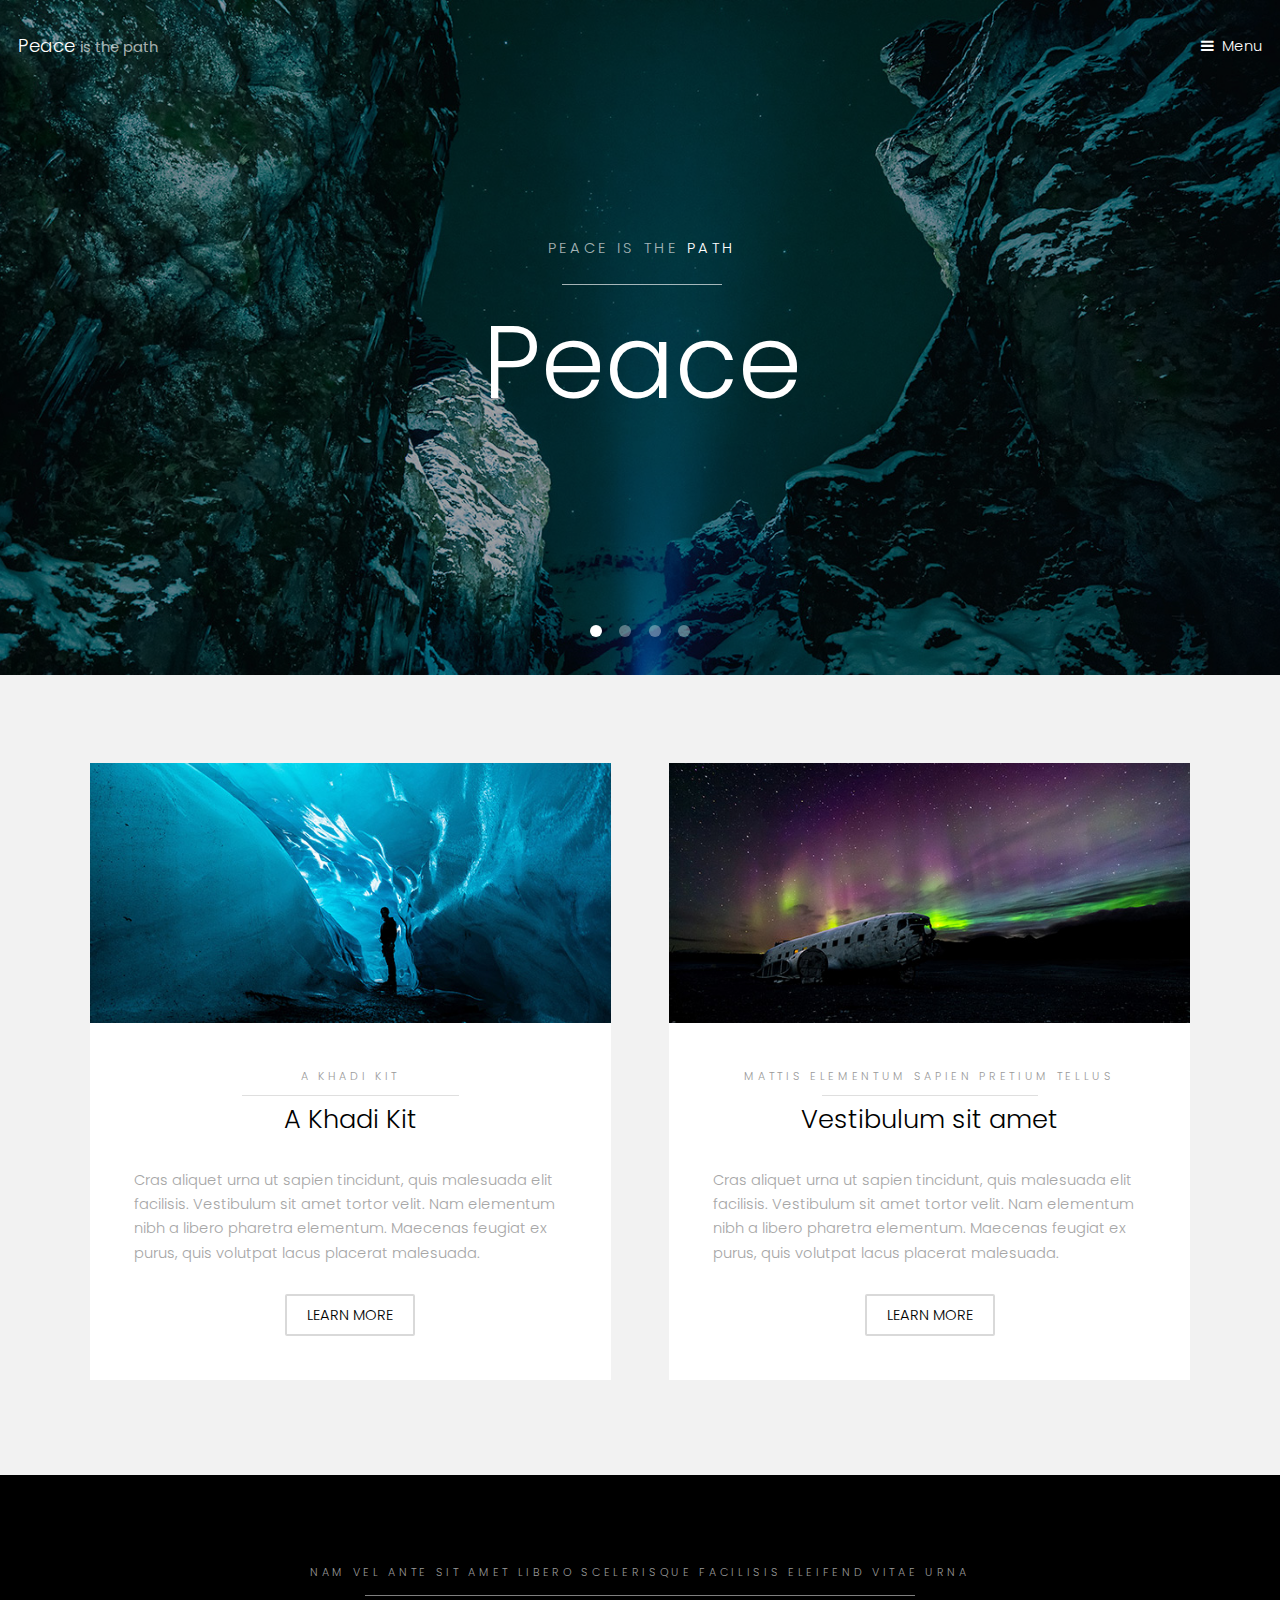
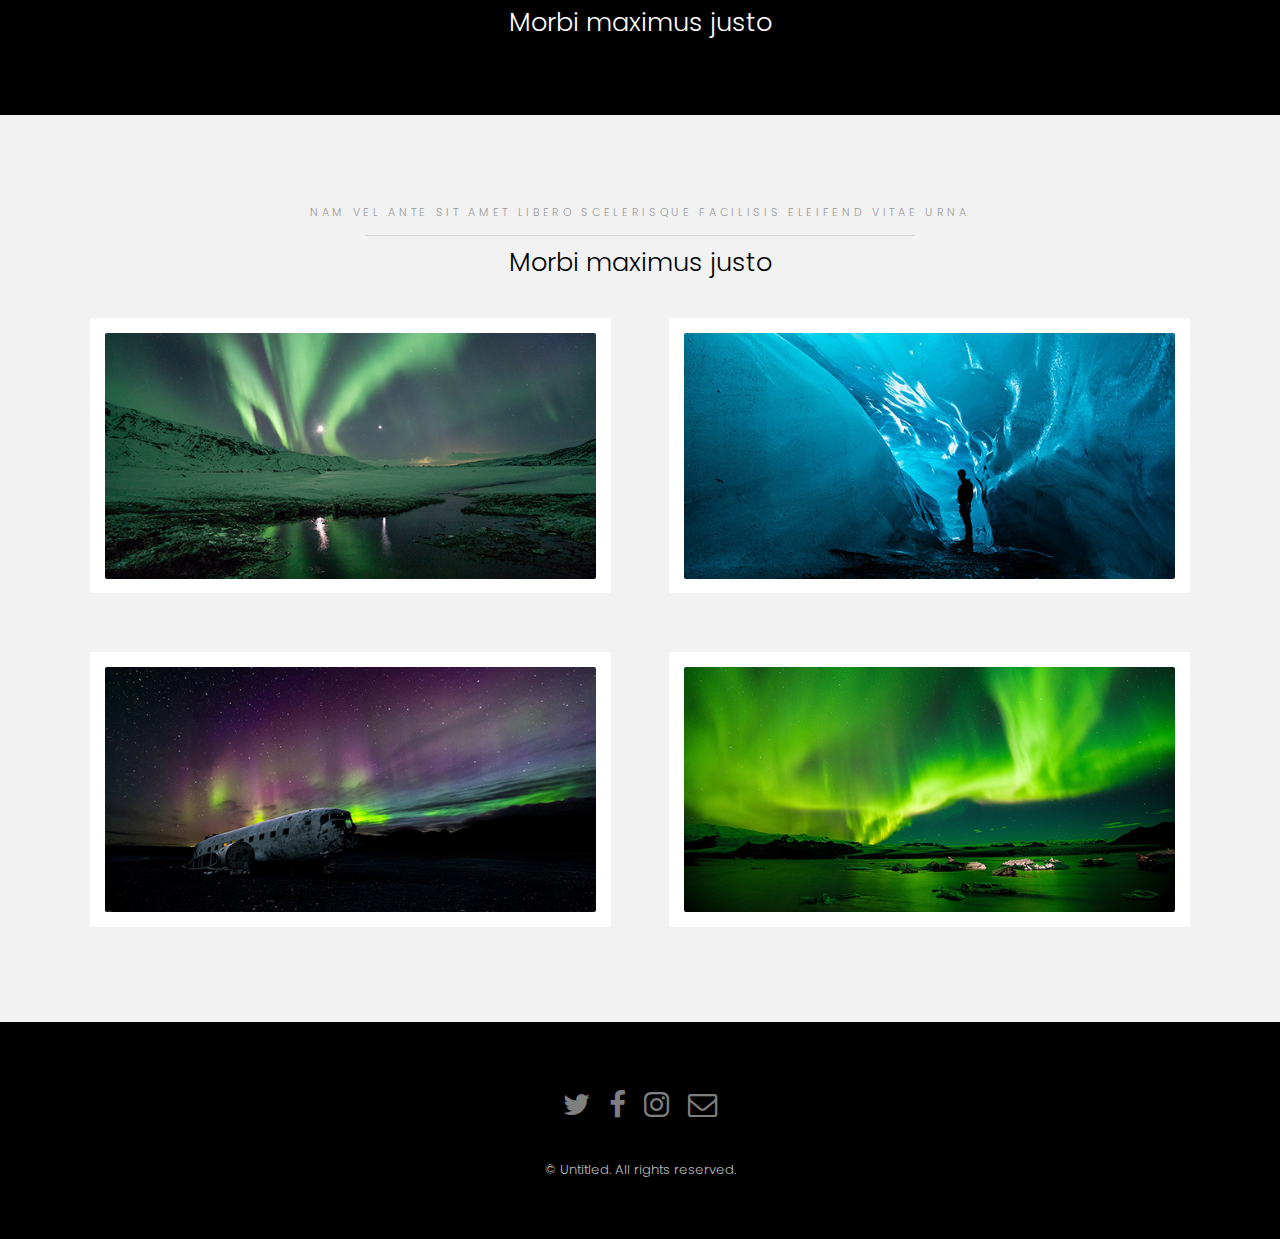
==== index.html @ e3d6a079 "Initial Commit" ====
<!DOCTYPE HTML>
<!--
	Hielo by TEMPLATED
	templated.co @templatedco
	Released for free under the Creative Commons Attribution 3.0 license (templated.co/license)
-->
<html>
	<head>
		<title>Peace is the path</title>
		<meta charset="utf-8" />
		<meta name="viewport" content="width=device-width, initial-scale=1" />
		<link rel="stylesheet" href="assets/css/main.css" />
	</head>
	<body>

		<!-- Header -->
			<header id="header" class="alt">
				<div class="logo"><a href="index.html">Peace <span>is the path</span></a></div>
				<a href="#menu">Menu</a>
			</header>

		<!-- Nav -->
			<nav id="menu">
				<ul class="links">
					<li><a href="index.html">Home</a></li>
					<li><a href="generic.html">A Humble Start</a></li>
					<li><a href="elements.html">Goal</a></li>
				</ul>
			</nav>

		<!-- Banner -->
			<section class="banner full">
				<article>
					<img src="images/slide01.jpg" alt="" />
					<div class="inner">
						<header>
							<p>Peace is the <a href="https://www.peace-is-the-path.org/">path</a></p>
							<h2>Peace</h2>
						</header>
					</div>
				</article>
				<article>
					<img src="images/slide02.jpg" alt="" />
					<div class="inner">
						<header>
							<p>Shifting focus from wellness to well being</p>
							<h2>well being</h2>
						</header>
					</div>
				</article>
				<article>
					<img src="images/slide03.jpg"  alt="" />
					<div class="inner">
						<header>
							<p>Vasudhaviva Kutumbakam</p>
							<h2>Oppourtuinity</h2>
						</header>
					</div>
				</article>
				<article>
					<img src="images/slide04.jpg"  alt="" />
					<div class="inner">
						<header>
							<p>I am because we are</p>
							<h2>Ubantu</h2>
						</header>
					</div>
				</article>
				
			</section>

		<!-- One -->
			<section id="one" class="wrapper style2">
				<div class="inner">
					<div class="grid-style">

						<div>
							<div class="box">
								<div class="image fit">
									<img src="images/pic02.jpg" alt="" />
								</div>
								<div class="content">
									<header class="align-center">
										<p>A Khadi Kit</p>
										<h2>A Khadi Kit</h2>
									</header>
									<p> Cras aliquet urna ut sapien tincidunt, quis malesuada elit facilisis. Vestibulum sit amet tortor velit. Nam elementum nibh a libero pharetra elementum. Maecenas feugiat ex purus, quis volutpat lacus placerat malesuada.</p>
									<footer class="align-center">
										<a href="#" class="button alt">Learn More</a>
									</footer>
								</div>
							</div>
						</div>

						<div>
							<div class="box">
								<div class="image fit">
									<img src="images/pic03.jpg" alt="" />
								</div>
								<div class="content">
									<header class="align-center">
										<p>mattis elementum sapien pretium tellus</p>
										<h2>Vestibulum sit amet</h2>
									</header>
									<p> Cras aliquet urna ut sapien tincidunt, quis malesuada elit facilisis. Vestibulum sit amet tortor velit. Nam elementum nibh a libero pharetra elementum. Maecenas feugiat ex purus, quis volutpat lacus placerat malesuada.</p>
									<footer class="align-center">
										<a href="#" class="button alt">Learn More</a>
									</footer>
								</div>
							</div>
						</div>

					</div>
				</div>
			</section>

		<!-- Two -->
			<section id="two" class="wrapper style3">
				<div class="inner">
					<header class="align-center">
						<p>Nam vel ante sit amet libero scelerisque facilisis eleifend vitae urna</p>
						<h2>Morbi maximus justo</h2>
					</header>
				</div>
			</section>

		<!-- Three -->
			<section id="three" class="wrapper style2">
				<div class="inner">
					<header class="align-center">
						<p class="special">Nam vel ante sit amet libero scelerisque facilisis eleifend vitae urna</p>
						<h2>Morbi maximus justo</h2>
					</header>
					<div class="gallery">
						<div>
							<div class="image fit">
								<a href="#"><img src="images/pic01.jpg" alt="" /></a>
							</div>
						</div>
						<div>
							<div class="image fit">
								<a href="#"><img src="images/pic02.jpg" alt="" /></a>
							</div>
						</div>
						<div>
							<div class="image fit">
								<a href="#"><img src="images/pic03.jpg" alt="" /></a>
							</div>
						</div>
						<div>
							<div class="image fit">
								<a href="#"><img src="images/pic04.jpg" alt="" /></a>
							</div>
						</div>
					</div>
				</div>
			</section>


		<!-- Footer -->
			<footer id="footer">
				<div class="container">
					<ul class="icons">
						<li><a href="#" class="icon fa-twitter"><span class="label">Twitter</span></a></li>
						<li><a href="#" class="icon fa-facebook"><span class="label">Facebook</span></a></li>
						<li><a href="#" class="icon fa-instagram"><span class="label">Instagram</span></a></li>
						<li><a href="#" class="icon fa-envelope-o"><span class="label">Email</span></a></li>
					</ul>
				</div>
				<div class="copyright">
					&copy; Untitled. All rights reserved.
				</div>
			</footer>

		<!-- Scripts -->
			<script src="assets/js/jquery.min.js"></script>
			<script src="assets/js/jquery.scrollex.min.js"></script>
			<script src="assets/js/skel.min.js"></script>
			<script src="assets/js/util.js"></script>
			<script src="assets/js/main.js"></script>

	</body>
</html>
---- assets/css/main.css ----
@charset "UTF-8";
@import url(font-awesome.min.css);
@import url("https://fonts.googleapis.com/css?family=Poppins:300,400,500,600,700");

/*
	Hielo by TEMPLATED
	templated.co @templatedco
	Released for free under the Creative Commons Attribution 3.0 license (templated.co/license)
*/

/* Reset */

	html, body, div, span, applet, object, iframe, h1, h2, h3, h4, h5, h6, p, blockquote, pre, a, abbr, acronym, address, big, cite, code, del, dfn, em, img, ins, kbd, q, s, samp, small, strike, strong, sub, sup, tt, var, b, u, i, center, dl, dt, dd, ol, ul, li, fieldset, form, label, legend, table, caption, tbody, tfoot, thead, tr, th, td, article, aside, canvas, details, embed, figure, figcaption, footer, header, hgroup, menu, nav, output, ruby, section, summary, time, mark, audio, video {
		margin: 0;
		padding: 0;
		border: 0;
		font-size: 100%;
		font: inherit;
		vertical-align: baseline;
	}

	article, aside, details, figcaption, figure, footer, header, hgroup, menu, nav, section {
		display: block;
	}

	body {
		line-height: 1;
	}

	ol, ul {
		list-style: none;
	}

	blockquote, q {
		quotes: none;
	}

	blockquote:before, blockquote:after, q:before, q:after {
		content: '';
		content: none;
	}

	table {
		border-collapse: collapse;
		border-spacing: 0;
	}

	body {
		-webkit-text-size-adjust: none;
	}

/* Box Model */

	*, *:before, *:after {
		-moz-box-sizing: border-box;
		-webkit-box-sizing: border-box;
		box-sizing: border-box;
	}

/* Containers */

	.container {
		margin-left: auto;
		margin-right: auto;
	}

	.container.\31 25\25 {
		width: 100%;
		max-width: 100rem;
		min-width: 80rem;
	}

	.container.\37 5\25 {
		width: 60rem;
	}

	.container.\35 0\25 {
		width: 40rem;
	}

	.container.\32 5\25 {
		width: 20rem;
	}

	.container {
		width: 80rem;
	}

	@media screen and (max-width: 1680px) {

		.container.\31 25\25 {
			width: 100%;
			max-width: 100rem;
			min-width: 80rem;
		}

		.container.\37 5\25 {
			width: 60rem;
		}

		.container.\35 0\25 {
			width: 40rem;
		}

		.container.\32 5\25 {
			width: 20rem;
		}

		.container {
			width: 80rem;
		}

	}

	@media screen and (max-width: 1280px) {

		.container.\31 25\25 {
			width: 100%;
			max-width: 81.25rem;
			min-width: 65rem;
		}

		.container.\37 5\25 {
			width: 48.75rem;
		}

		.container.\35 0\25 {
			width: 32.5rem;
		}

		.container.\32 5\25 {
			width: 16.25rem;
		}

		.container {
			width: 65rem;
		}

	}

	@media screen and (max-width: 980px) {

		.container.\31 25\25 {
			width: 100%;
			max-width: 112.5%;
			min-width: 90%;
		}

		.container.\37 5\25 {
			width: 67.5%;
		}

		.container.\35 0\25 {
			width: 45%;
		}

		.container.\32 5\25 {
			width: 22.5%;
		}

		.container {
			width: 90%;
		}

	}

	@media screen and (max-width: 736px) {

		.container.\31 25\25 {
			width: 100%;
			max-width: 112.5%;
			min-width: 90%;
		}

		.container.\37 5\25 {
			width: 67.5%;
		}

		.container.\35 0\25 {
			width: 45%;
		}

		.container.\32 5\25 {
			width: 22.5%;
		}

		.container {
			width: 90% !important;
		}

	}

	@media screen and (max-width: 480px) {

		.container.\31 25\25 {
			width: 100%;
			max-width: 112.5%;
			min-width: 90%;
		}

		.container.\37 5\25 {
			width: 67.5%;
		}

		.container.\35 0\25 {
			width: 45%;
		}

		.container.\32 5\25 {
			width: 22.5%;
		}

		.container {
			width: 90% !important;
		}

	}

/* Grid */

	.row {
		border-bottom: solid 1px transparent;
		-moz-box-sizing: border-box;
		-webkit-box-sizing: border-box;
		box-sizing: border-box;
	}

	.row > * {
		float: left;
		-moz-box-sizing: border-box;
		-webkit-box-sizing: border-box;
		box-sizing: border-box;
	}

	.row:after, .row:before {
		content: '';
		display: block;
		clear: both;
		height: 0;
	}

	.row.uniform > * > :first-child {
		margin-top: 0;
	}

	.row.uniform > * > :last-child {
		margin-bottom: 0;
	}

	.row.\30 \25 > * {
		padding: 0 0 0 0rem;
	}

	.row.\30 \25 {
		margin: 0 0 -1px 0rem;
	}

	.row.uniform.\30 \25 > * {
		padding: 0rem 0 0 0rem;
	}

	.row.uniform.\30 \25 {
		margin: 0rem 0 -1px 0rem;
	}

	.row > * {
		padding: 0 0 0 2rem;
	}

	.row {
		margin: 0 0 -1px -2rem;
	}

	.row.uniform > * {
		padding: 2rem 0 0 2rem;
	}

	.row.uniform {
		margin: -2rem 0 -1px -2rem;
	}

	.row.\32 00\25 > * {
		padding: 0 0 0 4rem;
	}

	.row.\32 00\25 {
		margin: 0 0 -1px -4rem;
	}

	.row.uniform.\32 00\25 > * {
		padding: 4rem 0 0 4rem;
	}

	.row.uniform.\32 00\25 {
		margin: -4rem 0 -1px -4rem;
	}

	.row.\31 50\25 > * {
		padding: 0 0 0 3rem;
	}

	.row.\31 50\25 {
		margin: 0 0 -1px -3rem;
	}

	.row.uniform.\31 50\25 > * {
		padding: 3rem 0 0 3rem;
	}

	.row.uniform.\31 50\25 {
		margin: -3rem 0 -1px -3rem;
	}

	.row.\35 0\25 > * {
		padding: 0 0 0 1rem;
	}

	.row.\35 0\25 {
		margin: 0 0 -1px -1rem;
	}

	.row.uniform.\35 0\25 > * {
		padding: 1rem 0 0 1rem;
	}

	.row.uniform.\35 0\25 {
		margin: -1rem 0 -1px -1rem;
	}

	.row.\32 5\25 > * {
		padding: 0 0 0 0.5rem;
	}

	.row.\32 5\25 {
		margin: 0 0 -1px -0.5rem;
	}

	.row.uniform.\32 5\25 > * {
		padding: 0.5rem 0 0 0.5rem;
	}

	.row.uniform.\32 5\25 {
		margin: -0.5rem 0 -1px -0.5rem;
	}

	.\31 2u, .\31 2u\24 {
		width: 100%;
		clear: none;
		margin-left: 0;
	}

	.\31 1u, .\31 1u\24 {
		width: 91.6666666667%;
		clear: none;
		margin-left: 0;
	}

	.\31 0u, .\31 0u\24 {
		width: 83.3333333333%;
		clear: none;
		margin-left: 0;
	}

	.\39 u, .\39 u\24 {
		width: 75%;
		clear: none;
		margin-left: 0;
	}

	.\38 u, .\38 u\24 {
		width: 66.6666666667%;
		clear: none;
		margin-left: 0;
	}

	.\37 u, .\37 u\24 {
		width: 58.3333333333%;
		clear: none;
		margin-left: 0;
	}

	.\36 u, .\36 u\24 {
		width: 50%;
		clear: none;
		margin-left: 0;
	}

	.\35 u, .\35 u\24 {
		width: 41.6666666667%;
		clear: none;
		margin-left: 0;
	}

	.\34 u, .\34 u\24 {
		width: 33.3333333333%;
		clear: none;
		margin-left: 0;
	}

	.\33 u, .\33 u\24 {
		width: 25%;
		clear: none;
		margin-left: 0;
	}

	.\32 u, .\32 u\24 {
		width: 16.6666666667%;
		clear: none;
		margin-left: 0;
	}

	.\31 u, .\31 u\24 {
		width: 8.3333333333%;
		clear: none;
		margin-left: 0;
	}

	.\31 2u\24 + *,
	.\31 1u\24 + *,
	.\31 0u\24 + *,
	.\39 u\24 + *,
	.\38 u\24 + *,
	.\37 u\24 + *,
	.\36 u\24 + *,
	.\35 u\24 + *,
	.\34 u\24 + *,
	.\33 u\24 + *,
	.\32 u\24 + *,
	.\31 u\24 + * {
		clear: left;
	}

	.\-11u {
		margin-left: 91.66667%;
	}

	.\-10u {
		margin-left: 83.33333%;
	}

	.\-9u {
		margin-left: 75%;
	}

	.\-8u {
		margin-left: 66.66667%;
	}

	.\-7u {
		margin-left: 58.33333%;
	}

	.\-6u {
		margin-left: 50%;
	}

	.\-5u {
		margin-left: 41.66667%;
	}

	.\-4u {
		margin-left: 33.33333%;
	}

	.\-3u {
		margin-left: 25%;
	}

	.\-2u {
		margin-left: 16.66667%;
	}

	.\-1u {
		margin-left: 8.33333%;
	}

	@media screen and (max-width: 1680px) {

		.row > * {
			padding: 0 0 0 2rem;
		}

		.row {
			margin: 0 0 -1px -2rem;
		}

		.row.uniform > * {
			padding: 2rem 0 0 2rem;
		}

		.row.uniform {
			margin: -2rem 0 -1px -2rem;
		}

		.row.\32 00\25 > * {
			padding: 0 0 0 4rem;
		}

		.row.\32 00\25 {
			margin: 0 0 -1px -4rem;
		}

		.row.uniform.\32 00\25 > * {
			padding: 4rem 0 0 4rem;
		}

		.row.uniform.\32 00\25 {
			margin: -4rem 0 -1px -4rem;
		}

		.row.\31 50\25 > * {
			padding: 0 0 0 3rem;
		}

		.row.\31 50\25 {
			margin: 0 0 -1px -3rem;
		}

		.row.uniform.\31 50\25 > * {
			padding: 3rem 0 0 3rem;
		}

		.row.uniform.\31 50\25 {
			margin: -3rem 0 -1px -3rem;
		}

		.row.\35 0\25 > * {
			padding: 0 0 0 1rem;
		}

		.row.\35 0\25 {
			margin: 0 0 -1px -1rem;
		}

		.row.uniform.\35 0\25 > * {
			padding: 1rem 0 0 1rem;
		}

		.row.uniform.\35 0\25 {
			margin: -1rem 0 -1px -1rem;
		}

		.row.\32 5\25 > * {
			padding: 0 0 0 0.5rem;
		}

		.row.\32 5\25 {
			margin: 0 0 -1px -0.5rem;
		}

		.row.uniform.\32 5\25 > * {
			padding: 0.5rem 0 0 0.5rem;
		}

		.row.uniform.\32 5\25 {
			margin: -0.5rem 0 -1px -0.5rem;
		}

		.\31 2u\28xlarge\29, .\31 2u\24\28xlarge\29 {
			width: 100%;
			clear: none;
			margin-left: 0;
		}

		.\31 1u\28xlarge\29, .\31 1u\24\28xlarge\29 {
			width: 91.6666666667%;
			clear: none;
			margin-left: 0;
		}

		.\31 0u\28xlarge\29, .\31 0u\24\28xlarge\29 {
			width: 83.3333333333%;
			clear: none;
			margin-left: 0;
		}

		.\39 u\28xlarge\29, .\39 u\24\28xlarge\29 {
			width: 75%;
			clear: none;
			margin-left: 0;
		}

		.\38 u\28xlarge\29, .\38 u\24\28xlarge\29 {
			width: 66.6666666667%;
			clear: none;
			margin-left: 0;
		}

		.\37 u\28xlarge\29, .\37 u\24\28xlarge\29 {
			width: 58.3333333333%;
			clear: none;
			margin-left: 0;
		}

		.\36 u\28xlarge\29, .\36 u\24\28xlarge\29 {
			width: 50%;
			clear: none;
			margin-left: 0;
		}

		.\35 u\28xlarge\29, .\35 u\24\28xlarge\29 {
			width: 41.6666666667%;
			clear: none;
			margin-left: 0;
		}

		.\34 u\28xlarge\29, .\34 u\24\28xlarge\29 {
			width: 33.3333333333%;
			clear: none;
			margin-left: 0;
		}

		.\33 u\28xlarge\29, .\33 u\24\28xlarge\29 {
			width: 25%;
			clear: none;
			margin-left: 0;
		}

		.\32 u\28xlarge\29, .\32 u\24\28xlarge\29 {
			width: 16.6666666667%;
			clear: none;
			margin-left: 0;
		}

		.\31 u\28xlarge\29, .\31 u\24\28xlarge\29 {
			width: 8.3333333333%;
			clear: none;
			margin-left: 0;
		}

		.\31 2u\24\28xlarge\29 + *,
		.\31 1u\24\28xlarge\29 + *,
		.\31 0u\24\28xlarge\29 + *,
		.\39 u\24\28xlarge\29 + *,
		.\38 u\24\28xlarge\29 + *,
		.\37 u\24\28xlarge\29 + *,
		.\36 u\24\28xlarge\29 + *,
		.\35 u\24\28xlarge\29 + *,
		.\34 u\24\28xlarge\29 + *,
		.\33 u\24\28xlarge\29 + *,
		.\32 u\24\28xlarge\29 + *,
		.\31 u\24\28xlarge\29 + * {
			clear: left;
		}

		.\-11u\28xlarge\29 {
			margin-left: 91.66667%;
		}

		.\-10u\28xlarge\29 {
			margin-left: 83.33333%;
		}

		.\-9u\28xlarge\29 {
			margin-left: 75%;
		}

		.\-8u\28xlarge\29 {
			margin-left: 66.66667%;
		}

		.\-7u\28xlarge\29 {
			margin-left: 58.33333%;
		}

		.\-6u\28xlarge\29 {
			margin-left: 50%;
		}

		.\-5u\28xlarge\29 {
			margin-left: 41.66667%;
		}

		.\-4u\28xlarge\29 {
			margin-left: 33.33333%;
		}

		.\-3u\28xlarge\29 {
			margin-left: 25%;
		}

		.\-2u\28xlarge\29 {
			margin-left: 16.66667%;
		}

		.\-1u\28xlarge\29 {
			margin-left: 8.33333%;
		}

	}

	@media screen and (max-width: 1280px) {

		.row > * {
			padding: 0 0 0 1.5rem;
		}

		.row {
			margin: 0 0 -1px -1.5rem;
		}

		.row.uniform > * {
			padding: 1.5rem 0 0 1.5rem;
		}

		.row.uniform {
			margin: -1.5rem 0 -1px -1.5rem;
		}

		.row.\32 00\25 > * {
			padding: 0 0 0 3rem;
		}

		.row.\32 00\25 {
			margin: 0 0 -1px -3rem;
		}

		.row.uniform.\32 00\25 > * {
			padding: 3rem 0 0 3rem;
		}

		.row.uniform.\32 00\25 {
			margin: -3rem 0 -1px -3rem;
		}

		.row.\31 50\25 > * {
			padding: 0 0 0 2.25rem;
		}

		.row.\31 50\25 {
			margin: 0 0 -1px -2.25rem;
		}

		.row.uniform.\31 50\25 > * {
			padding: 2.25rem 0 0 2.25rem;
		}

		.row.uniform.\31 50\25 {
			margin: -2.25rem 0 -1px -2.25rem;
		}

		.row.\35 0\25 > * {
			padding: 0 0 0 0.75rem;
		}

		.row.\35 0\25 {
			margin: 0 0 -1px -0.75rem;
		}

		.row.uniform.\35 0\25 > * {
			padding: 0.75rem 0 0 0.75rem;
		}

		.row.uniform.\35 0\25 {
			margin: -0.75rem 0 -1px -0.75rem;
		}

		.row.\32 5\25 > * {
			padding: 0 0 0 0.375rem;
		}

		.row.\32 5\25 {
			margin: 0 0 -1px -0.375rem;
		}

		.row.uniform.\32 5\25 > * {
			padding: 0.375rem 0 0 0.375rem;
		}

		.row.uniform.\32 5\25 {
			margin: -0.375rem 0 -1px -0.375rem;
		}

		.\31 2u\28large\29, .\31 2u\24\28large\29 {
			width: 100%;
			clear: none;
			margin-left: 0;
		}

		.\31 1u\28large\29, .\31 1u\24\28large\29 {
			width: 91.6666666667%;
			clear: none;
			margin-left: 0;
		}

		.\31 0u\28large\29, .\31 0u\24\28large\29 {
			width: 83.3333333333%;
			clear: none;
			margin-left: 0;
		}

		.\39 u\28large\29, .\39 u\24\28large\29 {
			width: 75%;
			clear: none;
			margin-left: 0;
		}

		.\38 u\28large\29, .\38 u\24\28large\29 {
			width: 66.6666666667%;
			clear: none;
			margin-left: 0;
		}

		.\37 u\28large\29, .\37 u\24\28large\29 {
			width: 58.3333333333%;
			clear: none;
			margin-left: 0;
		}

		.\36 u\28large\29, .\36 u\24\28large\29 {
			width: 50%;
			clear: none;
			margin-left: 0;
		}

		.\35 u\28large\29, .\35 u\24\28large\29 {
			width: 41.6666666667%;
			clear: none;
			margin-left: 0;
		}

		.\34 u\28large\29, .\34 u\24\28large\29 {
			width: 33.3333333333%;
			clear: none;
			margin-left: 0;
		}

		.\33 u\28large\29, .\33 u\24\28large\29 {
			width: 25%;
			clear: none;
			margin-left: 0;
		}

		.\32 u\28large\29, .\32 u\24\28large\29 {
			width: 16.6666666667%;
			clear: none;
			margin-left: 0;
		}

		.\31 u\28large\29, .\31 u\24\28large\29 {
			width: 8.3333333333%;
			clear: none;
			margin-left: 0;
		}

		.\31 2u\24\28large\29 + *,
		.\31 1u\24\28large\29 + *,
		.\31 0u\24\28large\29 + *,
		.\39 u\24\28large\29 + *,
		.\38 u\24\28large\29 + *,
		.\37 u\24\28large\29 + *,
		.\36 u\24\28large\29 + *,
		.\35 u\24\28large\29 + *,
		.\34 u\24\28large\29 + *,
		.\33 u\24\28large\29 + *,
		.\32 u\24\28large\29 + *,
		.\31 u\24\28large\29 + * {
			clear: left;
		}

		.\-11u\28large\29 {
			margin-left: 91.66667%;
		}

		.\-10u\28large\29 {
			margin-left: 83.33333%;
		}

		.\-9u\28large\29 {
			margin-left: 75%;
		}

		.\-8u\28large\29 {
			margin-left: 66.66667%;
		}

		.\-7u\28large\29 {
			margin-left: 58.33333%;
		}

		.\-6u\28large\29 {
			margin-left: 50%;
		}

		.\-5u\28large\29 {
			margin-left: 41.66667%;
		}

		.\-4u\28large\29 {
			margin-left: 33.33333%;
		}

		.\-3u\28large\29 {
			margin-left: 25%;
		}

		.\-2u\28large\29 {
			margin-left: 16.66667%;
		}

		.\-1u\28large\29 {
			margin-left: 8.33333%;
		}

	}

	@media screen and (max-width: 980px) {

		.row > * {
			padding: 0 0 0 1.5rem;
		}

		.row {
			margin: 0 0 -1px -1.5rem;
		}

		.row.uniform > * {
			padding: 1.5rem 0 0 1.5rem;
		}

		.row.uniform {
			margin: -1.5rem 0 -1px -1.5rem;
		}

		.row.\32 00\25 > * {
			padding: 0 0 0 3rem;
		}

		.row.\32 00\25 {
			margin: 0 0 -1px -3rem;
		}

		.row.uniform.\32 00\25 > * {
			padding: 3rem 0 0 3rem;
		}

		.row.uniform.\32 00\25 {
			margin: -3rem 0 -1px -3rem;
		}

		.row.\31 50\25 > * {
			padding: 0 0 0 2.25rem;
		}

		.row.\31 50\25 {
			margin: 0 0 -1px -2.25rem;
		}

		.row.uniform.\31 50\25 > * {
			padding: 2.25rem 0 0 2.25rem;
		}

		.row.uniform.\31 50\25 {
			margin: -2.25rem 0 -1px -2.25rem;
		}

		.row.\35 0\25 > * {
			padding: 0 0 0 0.75rem;
		}

		.row.\35 0\25 {
			margin: 0 0 -1px -0.75rem;
		}

		.row.uniform.\35 0\25 > * {
			padding: 0.75rem 0 0 0.75rem;
		}

		.row.uniform.\35 0\25 {
			margin: -0.75rem 0 -1px -0.75rem;
		}

		.row.\32 5\25 > * {
			padding: 0 0 0 0.375rem;
		}

		.row.\32 5\25 {
			margin: 0 0 -1px -0.375rem;
		}

		.row.uniform.\32 5\25 > * {
			padding: 0.375rem 0 0 0.375rem;
		}

		.row.uniform.\32 5\25 {
			margin: -0.375rem 0 -1px -0.375rem;
		}

		.\31 2u\28medium\29, .\31 2u\24\28medium\29 {
			width: 100%;
			clear: none;
			margin-left: 0;
		}

		.\31 1u\28medium\29, .\31 1u\24\28medium\29 {
			width: 91.6666666667%;
			clear: none;
			margin-left: 0;
		}

		.\31 0u\28medium\29, .\31 0u\24\28medium\29 {
			width: 83.3333333333%;
			clear: none;
			margin-left: 0;
		}

		.\39 u\28medium\29, .\39 u\24\28medium\29 {
			width: 75%;
			clear: none;
			margin-left: 0;
		}

		.\38 u\28medium\29, .\38 u\24\28medium\29 {
			width: 66.6666666667%;
			clear: none;
			margin-left: 0;
		}

		.\37 u\28medium\29, .\37 u\24\28medium\29 {
			width: 58.3333333333%;
			clear: none;
			margin-left: 0;
		}

		.\36 u\28medium\29, .\36 u\24\28medium\29 {
			width: 50%;
			clear: none;
			margin-left: 0;
		}

		.\35 u\28medium\29, .\35 u\24\28medium\29 {
			width: 41.6666666667%;
			clear: none;
			margin-left: 0;
		}

		.\34 u\28medium\29, .\34 u\24\28medium\29 {
			width: 33.3333333333%;
			clear: none;
			margin-left: 0;
		}

		.\33 u\28medium\29, .\33 u\24\28medium\29 {
			width: 25%;
			clear: none;
			margin-left: 0;
		}

		.\32 u\28medium\29, .\32 u\24\28medium\29 {
			width: 16.6666666667%;
			clear: none;
			margin-left: 0;
		}

		.\31 u\28medium\29, .\31 u\24\28medium\29 {
			width: 8.3333333333%;
			clear: none;
			margin-left: 0;
		}

		.\31 2u\24\28medium\29 + *,
		.\31 1u\24\28medium\29 + *,
		.\31 0u\24\28medium\29 + *,
		.\39 u\24\28medium\29 + *,
		.\38 u\24\28medium\29 + *,
		.\37 u\24\28medium\29 + *,
		.\36 u\24\28medium\29 + *,
		.\35 u\24\28medium\29 + *,
		.\34 u\24\28medium\29 + *,
		.\33 u\24\28medium\29 + *,
		.\32 u\24\28medium\29 + *,
		.\31 u\24\28medium\29 + * {
			clear: left;
		}

		.\-11u\28medium\29 {
			margin-left: 91.66667%;
		}

		.\-10u\28medium\29 {
			margin-left: 83.33333%;
		}

		.\-9u\28medium\29 {
			margin-left: 75%;
		}

		.\-8u\28medium\29 {
			margin-left: 66.66667%;
		}

		.\-7u\28medium\29 {
			margin-left: 58.33333%;
		}

		.\-6u\28medium\29 {
			margin-left: 50%;
		}

		.\-5u\28medium\29 {
			margin-left: 41.66667%;
		}

		.\-4u\28medium\29 {
			margin-left: 33.33333%;
		}

		.\-3u\28medium\29 {
			margin-left: 25%;
		}

		.\-2u\28medium\29 {
			margin-left: 16.66667%;
		}

		.\-1u\28medium\29 {
			margin-left: 8.33333%;
		}

	}

	@media screen and (max-width: 736px) {

		.row > * {
			padding: 0 0 0 1.25rem;
		}

		.row {
			margin: 0 0 -1px -1.25rem;
		}

		.row.uniform > * {
			padding: 1.25rem 0 0 1.25rem;
		}

		.row.uniform {
			margin: -1.25rem 0 -1px -1.25rem;
		}

		.row.\32 00\25 > * {
			padding: 0 0 0 2.5rem;
		}

		.row.\32 00\25 {
			margin: 0 0 -1px -2.5rem;
		}

		.row.uniform.\32 00\25 > * {
			padding: 2.5rem 0 0 2.5rem;
		}

		.row.uniform.\32 00\25 {
			margin: -2.5rem 0 -1px -2.5rem;
		}

		.row.\31 50\25 > * {
			padding: 0 0 0 1.875rem;
		}

		.row.\31 50\25 {
			margin: 0 0 -1px -1.875rem;
		}

		.row.uniform.\31 50\25 > * {
			padding: 1.875rem 0 0 1.875rem;
		}

		.row.uniform.\31 50\25 {
			margin: -1.875rem 0 -1px -1.875rem;
		}

		.row.\35 0\25 > * {
			padding: 0 0 0 0.625rem;
		}

		.row.\35 0\25 {
			margin: 0 0 -1px -0.625rem;
		}

		.row.uniform.\35 0\25 > * {
			padding: 0.625rem 0 0 0.625rem;
		}

		.row.uniform.\35 0\25 {
			margin: -0.625rem 0 -1px -0.625rem;
		}

		.row.\32 5\25 > * {
			padding: 0 0 0 0.3125rem;
		}

		.row.\32 5\25 {
			margin: 0 0 -1px -0.3125rem;
		}

		.row.uniform.\32 5\25 > * {
			padding: 0.3125rem 0 0 0.3125rem;
		}

		.row.uniform.\32 5\25 {
			margin: -0.3125rem 0 -1px -0.3125rem;
		}

		.\31 2u\28small\29, .\31 2u\24\28small\29 {
			width: 100%;
			clear: none;
			margin-left: 0;
		}

		.\31 1u\28small\29, .\31 1u\24\28small\29 {
			width: 91.6666666667%;
			clear: none;
			margin-left: 0;
		}

		.\31 0u\28small\29, .\31 0u\24\28small\29 {
			width: 83.3333333333%;
			clear: none;
			margin-left: 0;
		}

		.\39 u\28small\29, .\39 u\24\28small\29 {
			width: 75%;
			clear: none;
			margin-left: 0;
		}

		.\38 u\28small\29, .\38 u\24\28small\29 {
			width: 66.6666666667%;
			clear: none;
			margin-left: 0;
		}

		.\37 u\28small\29, .\37 u\24\28small\29 {
			width: 58.3333333333%;
			clear: none;
			margin-left: 0;
		}

		.\36 u\28small\29, .\36 u\24\28small\29 {
			width: 50%;
			clear: none;
			margin-left: 0;
		}

		.\35 u\28small\29, .\35 u\24\28small\29 {
			width: 41.6666666667%;
			clear: none;
			margin-left: 0;
		}

		.\34 u\28small\29, .\34 u\24\28small\29 {
			width: 33.3333333333%;
			clear: none;
			margin-left: 0;
		}

		.\33 u\28small\29, .\33 u\24\28small\29 {
			width: 25%;
			clear: none;
			margin-left: 0;
		}

		.\32 u\28small\29, .\32 u\24\28small\29 {
			width: 16.6666666667%;
			clear: none;
			margin-left: 0;
		}

		.\31 u\28small\29, .\31 u\24\28small\29 {
			width: 8.3333333333%;
			clear: none;
			margin-left: 0;
		}

		.\31 2u\24\28small\29 + *,
		.\31 1u\24\28small\29 + *,
		.\31 0u\24\28small\29 + *,
		.\39 u\24\28small\29 + *,
		.\38 u\24\28small\29 + *,
		.\37 u\24\28small\29 + *,
		.\36 u\24\28small\29 + *,
		.\35 u\24\28small\29 + *,
		.\34 u\24\28small\29 + *,
		.\33 u\24\28small\29 + *,
		.\32 u\24\28small\29 + *,
		.\31 u\24\28small\29 + * {
			clear: left;
		}

		.\-11u\28small\29 {
			margin-left: 91.66667%;
		}

		.\-10u\28small\29 {
			margin-left: 83.33333%;
		}

		.\-9u\28small\29 {
			margin-left: 75%;
		}

		.\-8u\28small\29 {
			margin-left: 66.66667%;
		}

		.\-7u\28small\29 {
			margin-left: 58.33333%;
		}

		.\-6u\28small\29 {
			margin-left: 50%;
		}

		.\-5u\28small\29 {
			margin-left: 41.66667%;
		}

		.\-4u\28small\29 {
			margin-left: 33.33333%;
		}

		.\-3u\28small\29 {
			margin-left: 25%;
		}

		.\-2u\28small\29 {
			margin-left: 16.66667%;
		}

		.\-1u\28small\29 {
			margin-left: 8.33333%;
		}

	}

	@media screen and (max-width: 480px) {

		.row > * {
			padding: 0 0 0 1.25rem;
		}

		.row {
			margin: 0 0 -1px -1.25rem;
		}

		.row.uniform > * {
			padding: 1.25rem 0 0 1.25rem;
		}

		.row.uniform {
			margin: -1.25rem 0 -1px -1.25rem;
		}

		.row.\32 00\25 > * {
			padding: 0 0 0 2.5rem;
		}

		.row.\32 00\25 {
			margin: 0 0 -1px -2.5rem;
		}

		.row.uniform.\32 00\25 > * {
			padding: 2.5rem 0 0 2.5rem;
		}

		.row.uniform.\32 00\25 {
			margin: -2.5rem 0 -1px -2.5rem;
		}

		.row.\31 50\25 > * {
			padding: 0 0 0 1.875rem;
		}

		.row.\31 50\25 {
			margin: 0 0 -1px -1.875rem;
		}

		.row.uniform.\31 50\25 > * {
			padding: 1.875rem 0 0 1.875rem;
		}

		.row.uniform.\31 50\25 {
			margin: -1.875rem 0 -1px -1.875rem;
		}

		.row.\35 0\25 > * {
			padding: 0 0 0 0.625rem;
		}

		.row.\35 0\25 {
			margin: 0 0 -1px -0.625rem;
		}

		.row.uniform.\35 0\25 > * {
			padding: 0.625rem 0 0 0.625rem;
		}

		.row.uniform.\35 0\25 {
			margin: -0.625rem 0 -1px -0.625rem;
		}

		.row.\32 5\25 > * {
			padding: 0 0 0 0.3125rem;
		}

		.row.\32 5\25 {
			margin: 0 0 -1px -0.3125rem;
		}

		.row.uniform.\32 5\25 > * {
			padding: 0.3125rem 0 0 0.3125rem;
		}

		.row.uniform.\32 5\25 {
			margin: -0.3125rem 0 -1px -0.3125rem;
		}

		.\31 2u\28xsmall\29, .\31 2u\24\28xsmall\29 {
			width: 100%;
			clear: none;
			margin-left: 0;
		}

		.\31 1u\28xsmall\29, .\31 1u\24\28xsmall\29 {
			width: 91.6666666667%;
			clear: none;
			margin-left: 0;
		}

		.\31 0u\28xsmall\29, .\31 0u\24\28xsmall\29 {
			width: 83.3333333333%;
			clear: none;
			margin-left: 0;
		}

		.\39 u\28xsmall\29, .\39 u\24\28xsmall\29 {
			width: 75%;
			clear: none;
			margin-left: 0;
		}

		.\38 u\28xsmall\29, .\38 u\24\28xsmall\29 {
			width: 66.6666666667%;
			clear: none;
			margin-left: 0;
		}

		.\37 u\28xsmall\29, .\37 u\24\28xsmall\29 {
			width: 58.3333333333%;
			clear: none;
			margin-left: 0;
		}

		.\36 u\28xsmall\29, .\36 u\24\28xsmall\29 {
			width: 50%;
			clear: none;
			margin-left: 0;
		}

		.\35 u\28xsmall\29, .\35 u\24\28xsmall\29 {
			width: 41.6666666667%;
			clear: none;
			margin-left: 0;
		}

		.\34 u\28xsmall\29, .\34 u\24\28xsmall\29 {
			width: 33.3333333333%;
			clear: none;
			margin-left: 0;
		}

		.\33 u\28xsmall\29, .\33 u\24\28xsmall\29 {
			width: 25%;
			clear: none;
			margin-left: 0;
		}

		.\32 u\28xsmall\29, .\32 u\24\28xsmall\29 {
			width: 16.6666666667%;
			clear: none;
			margin-left: 0;
		}

		.\31 u\28xsmall\29, .\31 u\24\28xsmall\29 {
			width: 8.3333333333%;
			clear: none;
			margin-left: 0;
		}

		.\31 2u\24\28xsmall\29 + *,
		.\31 1u\24\28xsmall\29 + *,
		.\31 0u\24\28xsmall\29 + *,
		.\39 u\24\28xsmall\29 + *,
		.\38 u\24\28xsmall\29 + *,
		.\37 u\24\28xsmall\29 + *,
		.\36 u\24\28xsmall\29 + *,
		.\35 u\24\28xsmall\29 + *,
		.\34 u\24\28xsmall\29 + *,
		.\33 u\24\28xsmall\29 + *,
		.\32 u\24\28xsmall\29 + *,
		.\31 u\24\28xsmall\29 + * {
			clear: left;
		}

		.\-11u\28xsmall\29 {
			margin-left: 91.66667%;
		}

		.\-10u\28xsmall\29 {
			margin-left: 83.33333%;
		}

		.\-9u\28xsmall\29 {
			margin-left: 75%;
		}

		.\-8u\28xsmall\29 {
			margin-left: 66.66667%;
		}

		.\-7u\28xsmall\29 {
			margin-left: 58.33333%;
		}

		.\-6u\28xsmall\29 {
			margin-left: 50%;
		}

		.\-5u\28xsmall\29 {
			margin-left: 41.66667%;
		}

		.\-4u\28xsmall\29 {
			margin-left: 33.33333%;
		}

		.\-3u\28xsmall\29 {
			margin-left: 25%;
		}

		.\-2u\28xsmall\29 {
			margin-left: 16.66667%;
		}

		.\-1u\28xsmall\29 {
			margin-left: 8.33333%;
		}

	}

/* Basic */

	@-ms-viewport {
		width: device-width;
	}

	body {
		-ms-overflow-style: scrollbar;
	}

	@media screen and (max-width: 480px) {

		html, body {
			min-width: 320px;
		}

	}

	body {
		background: #fff;
	}

		body.is-loading *, body.is-loading *:before, body.is-loading *:after {
			-moz-animation: none !important;
			-webkit-animation: none !important;
			-ms-animation: none !important;
			animation: none !important;
			-moz-transition: none !important;
			-webkit-transition: none !important;
			-ms-transition: none !important;
			transition: none !important;
		}

/* Type */

	html {
		font-size: 13pt;
	}

		@media screen and (max-width: 1680px) {

			html {
				font-size: 11pt;
			}

		}

		@media screen and (max-width: 1280px) {

			html {
				font-size: 11pt;
			}

		}

		@media screen and (max-width: 980px) {

			html {
				font-size: 12pt;
			}

		}

		@media screen and (max-width: 736px) {

			html {
				font-size: 12pt;
			}

		}

		@media screen and (max-width: 480px) {

			html {
				font-size: 12pt;
			}

		}

	body {
		background-color: #fff;
		color: #444;
	}

	body, input, select, textarea {
		font-family: "Poppins", sans-serif;
		font-weight: 300;
		font-size: 1rem;
		line-height: 1.65;
	}

	a {
		text-decoration: underline;
	}

		a:hover {
			text-decoration: none;
		}

	strong, b {
		font-weight: 600;
	}

	em, i {
		font-style: italic;
	}

	p {
		margin: 0 0 2rem 0;
	}

		p.special {
			text-transform: uppercase;
			font-size: .75rem;
			font-weight: 300;
			margin: 0 0 .5rem 0;
			padding: 0 0 1rem 0;
			letter-spacing: .25rem;
		}

			p.special:after {
				content: '';
				position: absolute;
				margin: auto;
				right: 0;
				bottom: 0;
				left: 0;
				width: 50%;
				height: 1px;
				background-color: rgba(0, 0, 0, 0.125);
			}

	h1, h2, h3, h4, h5, h6 {
		font-weight: 300;
		line-height: 1.5;
		margin: 0 0 1rem 0;
	}

		h1 a, h2 a, h3 a, h4 a, h5 a, h6 a {
			color: inherit;
			text-decoration: none;
		}

	h2 {
		font-size: 1.75rem;
	}

	h3 {
		font-size: 1.35rem;
	}

	h4 {
		font-size: 1.1rem;
	}

	h5 {
		font-size: 0.9rem;
	}

	h6 {
		font-size: 0.7rem;
	}

	sub {
		font-size: 0.8rem;
		position: relative;
		top: 0.5rem;
	}

	sup {
		font-size: 0.8rem;
		position: relative;
		top: -0.5rem;
	}

	blockquote {
		border-left: solid 4px;
		font-style: italic;
		margin: 0 0 2rem 0;
		padding: 0.5rem 0 0.5rem 2rem;
	}

	code {
		border-radius: 2px;
		border: solid 1px;
		font-family: "Courier New", monospace;
		font-size: 0.9rem;
		margin: 0 0.25rem;
		padding: 0.25rem 0.65rem;
	}

	pre {
		-webkit-overflow-scrolling: touch;
		font-family: "Courier New", monospace;
		font-size: 0.9rem;
		margin: 0 0 2rem 0;
	}

		pre code {
			display: block;
			line-height: 1.75;
			padding: 1rem 1.5rem;
			overflow-x: auto;
		}

	hr {
		border: 0;
		border-bottom: solid 1px;
		margin: 2rem 0;
	}

		hr.major {
			margin: 3rem 0;
		}

	.align-left {
		text-align: left;
	}

	.align-center {
		text-align: center;
	}

	.align-right {
		text-align: right;
	}

	input, select, textarea {
		color: #555;
	}

	a {
		color: #8a4680;
	}

	strong, b {
		color: #555;
	}

	h1, h2, h3, h4, h5, h6 {
		color: #555;
	}

	blockquote {
		border-left-color: rgba(144, 144, 144, 0.25);
	}

	code {
		background: rgba(144, 144, 144, 0.075);
		border-color: rgba(144, 144, 144, 0.25);
	}

	hr {
		border-bottom-color: rgba(144, 144, 144, 0.25);
	}

/* Box */

	.box {
		margin-bottom: 2rem;
		background: #FFF;
	}

		.box .image.fit {
			margin: 0;
			border-radius: 0;
		}

			.box .image.fit img {
				border-radius: 0;
			}

		.box header h2 {
			margin-bottom: 2rem;
		}

		.box header p {
			text-transform: uppercase;
			font-size: .75rem;
			font-weight: 300;
			margin: 0 0 .25rem 0;
			padding: 0 0 .75rem 0;
			letter-spacing: .25rem;
		}

			.box header p:after {
				content: '';
				position: absolute;
				margin: auto;
				right: 0;
				bottom: 0;
				left: 0;
				width: 50%;
				height: 1px;
				background-color: rgba(0, 0, 0, 0.125);
			}

		.box .content {
			padding: 3rem;
		}

		.box > :last-child,
		.box > :last-child > :last-child,
		.box > :last-child > :last-child > :last-child {
			margin-bottom: 0;
		}

		.box.alt {
			border: 0;
			border-radius: 0;
			padding: 0;
		}

		@media screen and (max-width: 736px) {

			.box .content {
				padding: 2rem;
			}

		}

	.box {
		border-color: rgba(144, 144, 144, 0.25);
	}

/* Button */

	input[type="submit"],
	input[type="reset"],
	input[type="button"],
	button,
	.button {
		-moz-appearance: none;
		-webkit-appearance: none;
		-ms-appearance: none;
		appearance: none;
		-moz-transition: background-color 0.2s ease-in-out, color 0.2s ease-in-out;
		-webkit-transition: background-color 0.2s ease-in-out, color 0.2s ease-in-out;
		-ms-transition: background-color 0.2s ease-in-out, color 0.2s ease-in-out;
		transition: background-color 0.2s ease-in-out, color 0.2s ease-in-out;
		border-radius: 2px;
		border: 0;
		cursor: pointer;
		display: inline-block;
		font-weight: 300;
		height: 2.85rem;
		line-height: 2.95rem;
		padding: 0 1.5rem;
		text-align: center;
		text-decoration: none;
		text-transform: uppercase;
		white-space: nowrap;
	}

		input[type="submit"].icon,
		input[type="reset"].icon,
		input[type="button"].icon,
		button.icon,
		.button.icon {
			padding-left: 1.35rem;
		}

			input[type="submit"].icon:before,
			input[type="reset"].icon:before,
			input[type="button"].icon:before,
			button.icon:before,
			.button.icon:before {
				margin-right: 0.5rem;
			}

		input[type="submit"].fit,
		input[type="reset"].fit,
		input[type="button"].fit,
		button.fit,
		.button.fit {
			display: block;
			margin: 0 0 1rem 0;
			width: 100%;
		}

		input[type="submit"].small,
		input[type="reset"].small,
		input[type="button"].small,
		button.small,
		.button.small {
			font-size: 0.8rem;
		}

		input[type="submit"].big,
		input[type="reset"].big,
		input[type="button"].big,
		button.big,
		.button.big {
			font-size: 1.35rem;
		}

		input[type="submit"].disabled, input[type="submit"]:disabled,
		input[type="reset"].disabled,
		input[type="reset"]:disabled,
		input[type="button"].disabled,
		input[type="button"]:disabled,
		button.disabled,
		button:disabled,
		.button.disabled,
		.button:disabled {
			-moz-pointer-events: none;
			-webkit-pointer-events: none;
			-ms-pointer-events: none;
			pointer-events: none;
			opacity: 0.25;
		}

		@media screen and (max-width: 480px) {

			input[type="submit"],
			input[type="reset"],
			input[type="button"],
			button,
			.button {
				padding: 0;
				width: 100%;
			}

		}

	input[type="submit"],
	input[type="reset"],
	input[type="button"],
	button,
	.button {
		background-color: #f2f2f2;
		color: #000 !important;
	}

		input[type="submit"]:hover,
		input[type="reset"]:hover,
		input[type="button"]:hover,
		button:hover,
		.button:hover {
			background-color: white;
		}

		input[type="submit"]:active,
		input[type="reset"]:active,
		input[type="button"]:active,
		button:active,
		.button:active {
			background-color: #e5e5e5;
		}

		input[type="submit"].alt,
		input[type="reset"].alt,
		input[type="button"].alt,
		button.alt,
		.button.alt {
			background-color: transparent;
			box-shadow: inset 0 0 0 2px rgba(144, 144, 144, 0.25);
			color: #555 !important;
		}

			input[type="submit"].alt:hover,
			input[type="reset"].alt:hover,
			input[type="button"].alt:hover,
			button.alt:hover,
			.button.alt:hover {
				background-color: rgba(144, 144, 144, 0.075);
			}

			input[type="submit"].alt:active,
			input[type="reset"].alt:active,
			input[type="button"].alt:active,
			button.alt:active,
			.button.alt:active {
				background-color: rgba(144, 144, 144, 0.2);
			}

			input[type="submit"].alt.icon:before,
			input[type="reset"].alt.icon:before,
			input[type="button"].alt.icon:before,
			button.alt.icon:before,
			.button.alt.icon:before {
				color: #bbb;
			}

		input[type="submit"].special,
		input[type="reset"].special,
		input[type="button"].special,
		button.special,
		.button.special {
			background-color: #8a4680;
			color: #ffffff !important;
		}

			input[type="submit"].special:hover,
			input[type="reset"].special:hover,
			input[type="button"].special:hover,
			button.special:hover,
			.button.special:hover {
				background-color: #9b4f90;
			}

			input[type="submit"].special:active,
			input[type="reset"].special:active,
			input[type="button"].special:active,
			button.special:active,
			.button.special:active {
				background-color: #793d70;
			}

/* Form */

	form {
		margin: 0 0 2rem 0;
	}

	label {
		display: block;
		font-size: 0.9rem;
		font-weight: 700;
		margin: 0 0 1rem 0;
	}

	input[type="text"],
	input[type="password"],
	input[type="email"],
	select,
	textarea {
		-moz-appearance: none;
		-webkit-appearance: none;
		-ms-appearance: none;
		appearance: none;
		border-radius: 2px;
		border: none;
		border: solid 1px;
		color: inherit;
		display: block;
		outline: 0;
		padding: 0 1rem;
		text-decoration: none;
		width: 100%;
	}

		input[type="text"]:invalid,
		input[type="password"]:invalid,
		input[type="email"]:invalid,
		select:invalid,
		textarea:invalid {
			box-shadow: none;
		}

	.select-wrapper {
		text-decoration: none;
		display: block;
		position: relative;
	}

		.select-wrapper:before {
			-moz-osx-font-smoothing: grayscale;
			-webkit-font-smoothing: antialiased;
			font-family: FontAwesome;
			font-style: normal;
			font-weight: normal;
			text-transform: none !important;
		}

		.select-wrapper:before {
			content: '\f078';
			display: block;
			height: 2.75rem;
			line-height: 2.75rem;
			pointer-events: none;
			position: absolute;
			right: 0;
			text-align: center;
			top: 0;
			width: 2.75rem;
		}

		.select-wrapper select::-ms-expand {
			display: none;
		}

	input[type="text"],
	input[type="password"],
	input[type="email"],
	select {
		height: 2.75rem;
	}

	textarea {
		padding: 0.75rem 1rem;
	}

	input[type="checkbox"],
	input[type="radio"] {
		-moz-appearance: none;
		-webkit-appearance: none;
		-ms-appearance: none;
		appearance: none;
		display: block;
		float: left;
		margin-right: -2rem;
		opacity: 0;
		width: 1rem;
		z-index: -1;
	}

		input[type="checkbox"] + label,
		input[type="radio"] + label {
			text-decoration: none;
			cursor: pointer;
			display: inline-block;
			font-size: 1rem;
			font-weight: 400;
			padding-left: 2.4rem;
			padding-right: 0.75rem;
			position: relative;
		}

			input[type="checkbox"] + label:before,
			input[type="radio"] + label:before {
				-moz-osx-font-smoothing: grayscale;
				-webkit-font-smoothing: antialiased;
				font-family: FontAwesome;
				font-style: normal;
				font-weight: normal;
				text-transform: none !important;
			}

			input[type="checkbox"] + label:before,
			input[type="radio"] + label:before {
				border-radius: 2px;
				border: solid 1px;
				content: '';
				display: inline-block;
				height: 1.65rem;
				left: 0;
				line-height: 1.58125rem;
				position: absolute;
				text-align: center;
				top: 0;
				width: 1.65rem;
			}

		input[type="checkbox"]:checked + label:before,
		input[type="radio"]:checked + label:before {
			content: '\f00c';
		}

	input[type="checkbox"] + label:before {
		border-radius: 2px;
	}

	input[type="radio"] + label:before {
		border-radius: 100%;
	}

	::-webkit-input-placeholder {
		opacity: 1.0;
	}

	:-moz-placeholder {
		opacity: 1.0;
	}

	::-moz-placeholder {
		opacity: 1.0;
	}

	:-ms-input-placeholder {
		opacity: 1.0;
	}

	.formerize-placeholder {
		opacity: 1.0;
	}

	label {
		color: #555;
	}

	input[type="text"],
	input[type="password"],
	input[type="email"],
	select,
	textarea {
		background: rgba(144, 144, 144, 0.075);
		border-color: rgba(144, 144, 144, 0.25);
	}

		input[type="text"]:focus,
		input[type="password"]:focus,
		input[type="email"]:focus,
		select:focus,
		textarea:focus {
			border-color: #8a4680;
			box-shadow: 0 0 0 1px #8a4680;
		}

	.select-wrapper:before {
		color: rgba(144, 144, 144, 0.25);
	}

	input[type="checkbox"] + label,
	input[type="radio"] + label {
		color: #444;
	}

		input[type="checkbox"] + label:before,
		input[type="radio"] + label:before {
			background: rgba(144, 144, 144, 0.075);
			border-color: rgba(144, 144, 144, 0.25);
		}

	input[type="checkbox"]:checked + label:before,
	input[type="radio"]:checked + label:before {
		background-color: #8a4680;
		border-color: #8a4680;
		color: #ffffff;
	}

	input[type="checkbox"]:focus + label:before,
	input[type="radio"]:focus + label:before {
		border-color: #8a4680;
		box-shadow: 0 0 0 1px #8a4680;
	}

	::-webkit-input-placeholder {
		color: #bbb !important;
	}

	:-moz-placeholder {
		color: #bbb !important;
	}

	::-moz-placeholder {
		color: #bbb !important;
	}

	:-ms-input-placeholder {
		color: #bbb !important;
	}

	.formerize-placeholder {
		color: #bbb !important;
	}

/* Icon */

	.icon {
		text-decoration: none;
		border-bottom: none;
		position: relative;
	}

		.icon:before {
			-moz-osx-font-smoothing: grayscale;
			-webkit-font-smoothing: antialiased;
			font-family: FontAwesome;
			font-style: normal;
			font-weight: normal;
			text-transform: none !important;
		}

		.icon > .label {
			display: none;
		}

/* Image */

	.image {
		border-radius: 2px;
		border: 0;
		display: inline-block;
		position: relative;
	}

		.image img {
			border-radius: 2px;
			display: block;
		}

		.image.left, .image.right {
			max-width: 40%;
		}

			.image.left img, .image.right img {
				width: 100%;
			}

		.image.left {
			float: left;
			margin: 0 1.5rem 1rem 0;
			top: 0.25rem;
		}

		.image.right {
			float: right;
			margin: 0 0 1rem 1.5rem;
			top: 0.25rem;
		}

		.image.fit {
			display: block;
			margin: 0 0 2rem 0;
			width: 100%;
		}

			.image.fit img {
				width: 100%;
			}

		.image.main {
			display: block;
			margin: 0 0 3rem 0;
			width: 100%;
		}

			.image.main img {
				width: 100%;
			}

/* List */

	ol {
		list-style: decimal;
		margin: 0 0 2rem 0;
		padding-left: 1.25rem;
	}

		ol li {
			padding-left: 0.25rem;
		}

	ul {
		list-style: disc;
		margin: 0 0 2rem 0;
		padding-left: 1rem;
	}

		ul li {
			padding-left: 0.5rem;
		}

		ul.alt {
			list-style: none;
			padding-left: 0;
		}

			ul.alt li {
				border-top: solid 1px;
				padding: 0.5rem 0;
			}

				ul.alt li:first-child {
					border-top: 0;
					padding-top: 0;
				}

		ul.icons {
			cursor: default;
			list-style: none;
			padding-left: 0;
		}

			ul.icons li {
				display: inline-block;
				padding: 0 1rem 0 0;
			}

				ul.icons li:last-child {
					padding-right: 0;
				}

				ul.icons li .icon:before {
					font-size: 2rem;
				}

		ul.actions {
			cursor: default;
			list-style: none;
			padding-left: 0;
		}

			ul.actions li {
				display: inline-block;
				padding: 0 1rem 0 0;
				vertical-align: middle;
			}

				ul.actions li:last-child {
					padding-right: 0;
				}

			ul.actions.small li {
				padding: 0 0.5rem 0 0;
			}

			ul.actions.vertical li {
				display: block;
				padding: 1rem 0 0 0;
			}

				ul.actions.vertical li:first-child {
					padding-top: 0;
				}

				ul.actions.vertical li > * {
					margin-bottom: 0;
				}

			ul.actions.vertical.small li {
				padding: 0.5rem 0 0 0;
			}

				ul.actions.vertical.small li:first-child {
					padding-top: 0;
				}

			ul.actions.fit {
				display: table;
				margin-left: -1rem;
				padding: 0;
				table-layout: fixed;
				width: calc(100% + 1rem);
			}

				ul.actions.fit li {
					display: table-cell;
					padding: 0 0 0 1rem;
				}

					ul.actions.fit li > * {
						margin-bottom: 0;
					}

				ul.actions.fit.small {
					margin-left: -0.5rem;
					width: calc(100% + 0.5rem);
				}

					ul.actions.fit.small li {
						padding: 0 0 0 0.5rem;
					}

			@media screen and (max-width: 480px) {

				ul.actions {
					margin: 0 0 2rem 0;
				}

					ul.actions li {
						padding: 1rem 0 0 0;
						display: block;
						text-align: center;
						width: 100%;
					}

						ul.actions li:first-child {
							padding-top: 0;
						}

						ul.actions li > * {
							width: 100%;
							margin: 0 !important;
						}

							ul.actions li > *.icon:before {
								margin-left: -2rem;
							}

					ul.actions.small li {
						padding: 0.5rem 0 0 0;
					}

						ul.actions.small li:first-child {
							padding-top: 0;
						}

			}

	dl {
		margin: 0 0 2rem 0;
	}

		dl dt {
			display: block;
			font-weight: 700;
			margin: 0 0 1rem 0;
		}

		dl dd {
			margin-left: 2rem;
		}

	ul.alt li {
		border-top-color: rgba(144, 144, 144, 0.25);
	}

/* Section/Article */

	section.special, article.special {
		text-align: center;
	}

	header p {
		position: relative;
		margin: 0 0 1.5rem 0;
	}

	header h2 + p {
		font-size: 1.25rem;
		margin-top: -1rem;
	}

	header h3 + p {
		font-size: 1.1rem;
		margin-top: -0.8rem;
	}

	header h4 + p,
	header h5 + p,
	header h6 + p {
		font-size: 0.9rem;
		margin-top: -0.6rem;
	}

	header p {
		color: #bbb;
	}

/* Table */

	.table-wrapper {
		-webkit-overflow-scrolling: touch;
		overflow-x: auto;
	}

	table {
		margin: 0 0 2rem 0;
		width: 100%;
	}

		table tbody tr {
			border: solid 1px;
			border-left: 0;
			border-right: 0;
		}

		table td {
			padding: 0.75rem 0.75rem;
		}

		table th {
			font-size: 0.9rem;
			font-weight: 700;
			padding: 0 0.75rem 0.75rem 0.75rem;
			text-align: left;
		}

		table thead {
			border-bottom: solid 2px;
		}

		table tfoot {
			border-top: solid 2px;
		}

		table.alt {
			border-collapse: separate;
		}

			table.alt tbody tr td {
				border: solid 1px;
				border-left-width: 0;
				border-top-width: 0;
			}

				table.alt tbody tr td:first-child {
					border-left-width: 1px;
				}

			table.alt tbody tr:first-child td {
				border-top-width: 1px;
			}

			table.alt thead {
				border-bottom: 0;
			}

			table.alt tfoot {
				border-top: 0;
			}

	table tbody tr {
		border-color: rgba(144, 144, 144, 0.25);
	}

		table tbody tr:nth-child(2n + 1) {
			background-color: rgba(144, 144, 144, 0.075);
		}

	table th {
		color: #555;
	}

	table thead {
		border-bottom-color: rgba(144, 144, 144, 0.25);
	}

	table tfoot {
		border-top-color: rgba(144, 144, 144, 0.25);
	}

	table.alt tbody tr td {
		border-color: rgba(144, 144, 144, 0.25);
	}

/* Wrapper */

	.wrapper {
		padding: 6rem 0 4rem 0 ;
		position: relative;
		margin: 0;
	}

		.wrapper > .inner {
			margin: 0 auto;
			width: 80rem;
		}

		.wrapper.style1 {
			background-color: #8a4680;
			color: #e2d1df;
		}

			.wrapper.style1 input, .wrapper.style1 select, .wrapper.style1 textarea {
				color: #ffffff;
			}

			.wrapper.style1 a {
				color: #ffffff;
			}

			.wrapper.style1 strong, .wrapper.style1 b {
				color: #ffffff;
			}

			.wrapper.style1 h1, .wrapper.style1 h2, .wrapper.style1 h3, .wrapper.style1 h4, .wrapper.style1 h5, .wrapper.style1 h6 {
				color: #ffffff;
			}

			.wrapper.style1 blockquote {
				border-left-color: rgba(255, 255, 255, 0.25);
			}

			.wrapper.style1 code {
				background: rgba(255, 255, 255, 0.075);
				border-color: rgba(255, 255, 255, 0.25);
			}

			.wrapper.style1 hr {
				border-bottom-color: rgba(255, 255, 255, 0.25);
			}

			.wrapper.style1 .box {
				border-color: rgba(255, 255, 255, 0.25);
			}

			.wrapper.style1 input[type="submit"],
			.wrapper.style1 input[type="reset"],
			.wrapper.style1 input[type="button"],
			.wrapper.style1 button,
			.wrapper.style1 .button {
				background-color: #f2f2f2;
				color: #000 !important;
			}

				.wrapper.style1 input[type="submit"]:hover,
				.wrapper.style1 input[type="reset"]:hover,
				.wrapper.style1 input[type="button"]:hover,
				.wrapper.style1 button:hover,
				.wrapper.style1 .button:hover {
					background-color: white;
				}

				.wrapper.style1 input[type="submit"]:active,
				.wrapper.style1 input[type="reset"]:active,
				.wrapper.style1 input[type="button"]:active,
				.wrapper.style1 button:active,
				.wrapper.style1 .button:active {
					background-color: #e5e5e5;
				}

				.wrapper.style1 input[type="submit"].alt,
				.wrapper.style1 input[type="reset"].alt,
				.wrapper.style1 input[type="button"].alt,
				.wrapper.style1 button.alt,
				.wrapper.style1 .button.alt {
					background-color: transparent;
					box-shadow: inset 0 0 0 2px rgba(255, 255, 255, 0.25);
					color: #ffffff !important;
				}

					.wrapper.style1 input[type="submit"].alt:hover,
					.wrapper.style1 input[type="reset"].alt:hover,
					.wrapper.style1 input[type="button"].alt:hover,
					.wrapper.style1 button.alt:hover,
					.wrapper.style1 .button.alt:hover {
						background-color: rgba(255, 255, 255, 0.075);
					}

					.wrapper.style1 input[type="submit"].alt:active,
					.wrapper.style1 input[type="reset"].alt:active,
					.wrapper.style1 input[type="button"].alt:active,
					.wrapper.style1 button.alt:active,
					.wrapper.style1 .button.alt:active {
						background-color: rgba(255, 255, 255, 0.2);
					}

					.wrapper.style1 input[type="submit"].alt.icon:before,
					.wrapper.style1 input[type="reset"].alt.icon:before,
					.wrapper.style1 input[type="button"].alt.icon:before,
					.wrapper.style1 button.alt.icon:before,
					.wrapper.style1 .button.alt.icon:before {
						color: #d0b5cc;
					}

				.wrapper.style1 input[type="submit"].special,
				.wrapper.style1 input[type="reset"].special,
				.wrapper.style1 input[type="button"].special,
				.wrapper.style1 button.special,
				.wrapper.style1 .button.special {
					background-color: #ffffff;
					color: #8a4680 !important;
				}

			.wrapper.style1 label {
				color: #ffffff;
			}

			.wrapper.style1 input[type="text"],
			.wrapper.style1 input[type="password"],
			.wrapper.style1 input[type="email"],
			.wrapper.style1 select,
			.wrapper.style1 textarea {
				background: rgba(255, 255, 255, 0.075);
				border-color: rgba(255, 255, 255, 0.25);
			}

				.wrapper.style1 input[type="text"]:focus,
				.wrapper.style1 input[type="password"]:focus,
				.wrapper.style1 input[type="email"]:focus,
				.wrapper.style1 select:focus,
				.wrapper.style1 textarea:focus {
					border-color: #ffffff;
					box-shadow: 0 0 0 1px #ffffff;
				}

			.wrapper.style1 .select-wrapper:before {
				color: rgba(255, 255, 255, 0.25);
			}

			.wrapper.style1 input[type="checkbox"] + label,
			.wrapper.style1 input[type="radio"] + label {
				color: #e2d1df;
			}

				.wrapper.style1 input[type="checkbox"] + label:before,
				.wrapper.style1 input[type="radio"] + label:before {
					background: rgba(255, 255, 255, 0.075);
					border-color: rgba(255, 255, 255, 0.25);
				}

			.wrapper.style1 input[type="checkbox"]:checked + label:before,
			.wrapper.style1 input[type="radio"]:checked + label:before {
				background-color: #ffffff;
				border-color: #ffffff;
				color: #8a4680;
			}

			.wrapper.style1 input[type="checkbox"]:focus + label:before,
			.wrapper.style1 input[type="radio"]:focus + label:before {
				border-color: #ffffff;
				box-shadow: 0 0 0 1px #ffffff;
			}

			.wrapper.style1 ::-webkit-input-placeholder {
				color: #d0b5cc !important;
			}

			.wrapper.style1 :-moz-placeholder {
				color: #d0b5cc !important;
			}

			.wrapper.style1 ::-moz-placeholder {
				color: #d0b5cc !important;
			}

			.wrapper.style1 :-ms-input-placeholder {
				color: #d0b5cc !important;
			}

			.wrapper.style1 .formerize-placeholder {
				color: #d0b5cc !important;
			}

			.wrapper.style1 ul.alt li {
				border-top-color: rgba(255, 255, 255, 0.25);
			}

			.wrapper.style1 header p {
				color: #d0b5cc;
			}

			.wrapper.style1 table tbody tr {
				border-color: rgba(255, 255, 255, 0.25);
			}

				.wrapper.style1 table tbody tr:nth-child(2n + 1) {
					background-color: rgba(255, 255, 255, 0.075);
				}

			.wrapper.style1 table th {
				color: #ffffff;
			}

			.wrapper.style1 table thead {
				border-bottom-color: rgba(255, 255, 255, 0.25);
			}

			.wrapper.style1 table tfoot {
				border-top-color: rgba(255, 255, 255, 0.25);
			}

			.wrapper.style1 table.alt tbody tr td {
				border-color: rgba(255, 255, 255, 0.25);
			}

		.wrapper.style2 {
			background-color: #f2f2f2;
			color: #a6a6a6;
		}

			.wrapper.style2 input, .wrapper.style2 select, .wrapper.style2 textarea {
				color: #000;
			}

			.wrapper.style2 a {
				color: #8a4680;
			}

			.wrapper.style2 strong, .wrapper.style2 b {
				color: #000;
			}

			.wrapper.style2 h1, .wrapper.style2 h2, .wrapper.style2 h3, .wrapper.style2 h4, .wrapper.style2 h5, .wrapper.style2 h6 {
				color: #000;
			}

			.wrapper.style2 blockquote {
				border-left-color: rgba(0, 0, 0, 0.15);
			}

			.wrapper.style2 code {
				background: rgba(0, 0, 0, 0.075);
				border-color: rgba(0, 0, 0, 0.15);
			}

			.wrapper.style2 hr {
				border-bottom-color: rgba(0, 0, 0, 0.15);
			}

			.wrapper.style2 .box {
				border-color: rgba(0, 0, 0, 0.15);
			}

			.wrapper.style2 input[type="submit"],
			.wrapper.style2 input[type="reset"],
			.wrapper.style2 input[type="button"],
			.wrapper.style2 button,
			.wrapper.style2 .button {
				background-color: #000;
				color: #f2f2f2 !important;
			}

				.wrapper.style2 input[type="submit"].alt,
				.wrapper.style2 input[type="reset"].alt,
				.wrapper.style2 input[type="button"].alt,
				.wrapper.style2 button.alt,
				.wrapper.style2 .button.alt {
					background-color: transparent;
					box-shadow: inset 0 0 0 2px rgba(0, 0, 0, 0.15);
					color: #000 !important;
				}

					.wrapper.style2 input[type="submit"].alt:hover,
					.wrapper.style2 input[type="reset"].alt:hover,
					.wrapper.style2 input[type="button"].alt:hover,
					.wrapper.style2 button.alt:hover,
					.wrapper.style2 .button.alt:hover {
						background-color: rgba(0, 0, 0, 0.075);
					}

					.wrapper.style2 input[type="submit"].alt:active,
					.wrapper.style2 input[type="reset"].alt:active,
					.wrapper.style2 input[type="button"].alt:active,
					.wrapper.style2 button.alt:active,
					.wrapper.style2 .button.alt:active {
						background-color: rgba(0, 0, 0, 0.2);
					}

					.wrapper.style2 input[type="submit"].alt.icon:before,
					.wrapper.style2 input[type="reset"].alt.icon:before,
					.wrapper.style2 input[type="button"].alt.icon:before,
					.wrapper.style2 button.alt.icon:before,
					.wrapper.style2 .button.alt.icon:before {
						color: #999999;
					}

				.wrapper.style2 input[type="submit"].special,
				.wrapper.style2 input[type="reset"].special,
				.wrapper.style2 input[type="button"].special,
				.wrapper.style2 button.special,
				.wrapper.style2 .button.special {
					background-color: #8a4680;
					color: #ffffff !important;
				}

					.wrapper.style2 input[type="submit"].special:hover,
					.wrapper.style2 input[type="reset"].special:hover,
					.wrapper.style2 input[type="button"].special:hover,
					.wrapper.style2 button.special:hover,
					.wrapper.style2 .button.special:hover {
						background-color: #9b4f90;
					}

					.wrapper.style2 input[type="submit"].special:active,
					.wrapper.style2 input[type="reset"].special:active,
					.wrapper.style2 input[type="button"].special:active,
					.wrapper.style2 button.special:active,
					.wrapper.style2 .button.special:active {
						background-color: #793d70;
					}

			.wrapper.style2 label {
				color: #000;
			}

			.wrapper.style2 input[type="text"],
			.wrapper.style2 input[type="password"],
			.wrapper.style2 input[type="email"],
			.wrapper.style2 select,
			.wrapper.style2 textarea {
				background: rgba(0, 0, 0, 0.075);
				border-color: rgba(0, 0, 0, 0.15);
			}

				.wrapper.style2 input[type="text"]:focus,
				.wrapper.style2 input[type="password"]:focus,
				.wrapper.style2 input[type="email"]:focus,
				.wrapper.style2 select:focus,
				.wrapper.style2 textarea:focus {
					border-color: #8a4680;
					box-shadow: 0 0 0 1px #8a4680;
				}

			.wrapper.style2 .select-wrapper:before {
				color: rgba(0, 0, 0, 0.15);
			}

			.wrapper.style2 input[type="checkbox"] + label,
			.wrapper.style2 input[type="radio"] + label {
				color: #a6a6a6;
			}

				.wrapper.style2 input[type="checkbox"] + label:before,
				.wrapper.style2 input[type="radio"] + label:before {
					background: rgba(0, 0, 0, 0.075);
					border-color: rgba(0, 0, 0, 0.15);
				}

			.wrapper.style2 input[type="checkbox"]:checked + label:before,
			.wrapper.style2 input[type="radio"]:checked + label:before {
				background-color: #8a4680;
				border-color: #8a4680;
				color: #ffffff;
			}

			.wrapper.style2 input[type="checkbox"]:focus + label:before,
			.wrapper.style2 input[type="radio"]:focus + label:before {
				border-color: #8a4680;
				box-shadow: 0 0 0 1px #8a4680;
			}

			.wrapper.style2 ::-webkit-input-placeholder {
				color: #999999 !important;
			}

			.wrapper.style2 :-moz-placeholder {
				color: #999999 !important;
			}

			.wrapper.style2 ::-moz-placeholder {
				color: #999999 !important;
			}

			.wrapper.style2 :-ms-input-placeholder {
				color: #999999 !important;
			}

			.wrapper.style2 .formerize-placeholder {
				color: #999999 !important;
			}

			.wrapper.style2 ul.alt li {
				border-top-color: rgba(0, 0, 0, 0.15);
			}

			.wrapper.style2 header p {
				color: #999999;
			}

			.wrapper.style2 table tbody tr {
				border-color: rgba(0, 0, 0, 0.15);
			}

				.wrapper.style2 table tbody tr:nth-child(2n + 1) {
					background-color: rgba(0, 0, 0, 0.075);
				}

			.wrapper.style2 table th {
				color: #000;
			}

			.wrapper.style2 table thead {
				border-bottom-color: rgba(0, 0, 0, 0.15);
			}

			.wrapper.style2 table tfoot {
				border-top-color: rgba(0, 0, 0, 0.15);
			}

			.wrapper.style2 table.alt tbody tr td {
				border-color: rgba(0, 0, 0, 0.15);
			}

		.wrapper.style3 {
			background-color: #000;
			color: #bfbfbf;
			background-image: url(../../images/bg.jpg);
			background-size: cover;
			background-attachment: fixed;
			background-position: center;
			position: relative;
		}

			.wrapper.style3 input, .wrapper.style3 select, .wrapper.style3 textarea {
				color: #ffffff;
			}

			.wrapper.style3 a {
				color: #8a4680;
			}

			.wrapper.style3 strong, .wrapper.style3 b {
				color: #ffffff;
			}

			.wrapper.style3 h1, .wrapper.style3 h2, .wrapper.style3 h3, .wrapper.style3 h4, .wrapper.style3 h5, .wrapper.style3 h6 {
				color: #ffffff;
			}

			.wrapper.style3 blockquote {
				border-left-color: rgba(255, 255, 255, 0.25);
			}

			.wrapper.style3 code {
				background: rgba(255, 255, 255, 0.075);
				border-color: rgba(255, 255, 255, 0.25);
			}

			.wrapper.style3 hr {
				border-bottom-color: rgba(255, 255, 255, 0.25);
			}

			.wrapper.style3 .box {
				border-color: rgba(255, 255, 255, 0.25);
			}

			.wrapper.style3 input[type="submit"],
			.wrapper.style3 input[type="reset"],
			.wrapper.style3 input[type="button"],
			.wrapper.style3 button,
			.wrapper.style3 .button {
				background-color: #f2f2f2;
				color: #000 !important;
			}

				.wrapper.style3 input[type="submit"]:hover,
				.wrapper.style3 input[type="reset"]:hover,
				.wrapper.style3 input[type="button"]:hover,
				.wrapper.style3 button:hover,
				.wrapper.style3 .button:hover {
					background-color: white;
				}

				.wrapper.style3 input[type="submit"]:active,
				.wrapper.style3 input[type="reset"]:active,
				.wrapper.style3 input[type="button"]:active,
				.wrapper.style3 button:active,
				.wrapper.style3 .button:active {
					background-color: #e5e5e5;
				}

				.wrapper.style3 input[type="submit"].alt,
				.wrapper.style3 input[type="reset"].alt,
				.wrapper.style3 input[type="button"].alt,
				.wrapper.style3 button.alt,
				.wrapper.style3 .button.alt {
					background-color: transparent;
					box-shadow: inset 0 0 0 2px rgba(255, 255, 255, 0.25);
					color: #ffffff !important;
				}

					.wrapper.style3 input[type="submit"].alt:hover,
					.wrapper.style3 input[type="reset"].alt:hover,
					.wrapper.style3 input[type="button"].alt:hover,
					.wrapper.style3 button.alt:hover,
					.wrapper.style3 .button.alt:hover {
						background-color: rgba(255, 255, 255, 0.075);
					}

					.wrapper.style3 input[type="submit"].alt:active,
					.wrapper.style3 input[type="reset"].alt:active,
					.wrapper.style3 input[type="button"].alt:active,
					.wrapper.style3 button.alt:active,
					.wrapper.style3 .button.alt:active {
						background-color: rgba(255, 255, 255, 0.2);
					}

					.wrapper.style3 input[type="submit"].alt.icon:before,
					.wrapper.style3 input[type="reset"].alt.icon:before,
					.wrapper.style3 input[type="button"].alt.icon:before,
					.wrapper.style3 button.alt.icon:before,
					.wrapper.style3 .button.alt.icon:before {
						color: #999999;
					}

				.wrapper.style3 input[type="submit"].special,
				.wrapper.style3 input[type="reset"].special,
				.wrapper.style3 input[type="button"].special,
				.wrapper.style3 button.special,
				.wrapper.style3 .button.special {
					background-color: #8a4680;
					color: #ffffff !important;
				}

					.wrapper.style3 input[type="submit"].special:hover,
					.wrapper.style3 input[type="reset"].special:hover,
					.wrapper.style3 input[type="button"].special:hover,
					.wrapper.style3 button.special:hover,
					.wrapper.style3 .button.special:hover {
						background-color: #9b4f90;
					}

					.wrapper.style3 input[type="submit"].special:active,
					.wrapper.style3 input[type="reset"].special:active,
					.wrapper.style3 input[type="button"].special:active,
					.wrapper.style3 button.special:active,
					.wrapper.style3 .button.special:active {
						background-color: #793d70;
					}

			.wrapper.style3 label {
				color: #ffffff;
			}

			.wrapper.style3 input[type="text"],
			.wrapper.style3 input[type="password"],
			.wrapper.style3 input[type="email"],
			.wrapper.style3 select,
			.wrapper.style3 textarea {
				background: rgba(255, 255, 255, 0.075);
				border-color: rgba(255, 255, 255, 0.25);
			}

				.wrapper.style3 input[type="text"]:focus,
				.wrapper.style3 input[type="password"]:focus,
				.wrapper.style3 input[type="email"]:focus,
				.wrapper.style3 select:focus,
				.wrapper.style3 textarea:focus {
					border-color: #8a4680;
					box-shadow: 0 0 0 1px #8a4680;
				}

			.wrapper.style3 .select-wrapper:before {
				color: rgba(255, 255, 255, 0.25);
			}

			.wrapper.style3 input[type="checkbox"] + label,
			.wrapper.style3 input[type="radio"] + label {
				color: #bfbfbf;
			}

				.wrapper.style3 input[type="checkbox"] + label:before,
				.wrapper.style3 input[type="radio"] + label:before {
					background: rgba(255, 255, 255, 0.075);
					border-color: rgba(255, 255, 255, 0.25);
				}

			.wrapper.style3 input[type="checkbox"]:checked + label:before,
			.wrapper.style3 input[type="radio"]:checked + label:before {
				background-color: #8a4680;
				border-color: #8a4680;
				color: #ffffff;
			}

			.wrapper.style3 input[type="checkbox"]:focus + label:before,
			.wrapper.style3 input[type="radio"]:focus + label:before {
				border-color: #8a4680;
				box-shadow: 0 0 0 1px #8a4680;
			}

			.wrapper.style3 ::-webkit-input-placeholder {
				color: #999999 !important;
			}

			.wrapper.style3 :-moz-placeholder {
				color: #999999 !important;
			}

			.wrapper.style3 ::-moz-placeholder {
				color: #999999 !important;
			}

			.wrapper.style3 :-ms-input-placeholder {
				color: #999999 !important;
			}

			.wrapper.style3 .formerize-placeholder {
				color: #999999 !important;
			}

			.wrapper.style3 ul.alt li {
				border-top-color: rgba(255, 255, 255, 0.25);
			}

			.wrapper.style3 header p {
				color: #999999;
			}

			.wrapper.style3 table tbody tr {
				border-color: rgba(255, 255, 255, 0.25);
			}

				.wrapper.style3 table tbody tr:nth-child(2n + 1) {
					background-color: rgba(255, 255, 255, 0.075);
				}

			.wrapper.style3 table th {
				color: #ffffff;
			}

			.wrapper.style3 table thead {
				border-bottom-color: rgba(255, 255, 255, 0.25);
			}

			.wrapper.style3 table tfoot {
				border-top-color: rgba(255, 255, 255, 0.25);
			}

			.wrapper.style3 table.alt tbody tr td {
				border-color: rgba(255, 255, 255, 0.25);
			}

			.wrapper.style3 .inner {
				position: relative;
				z-index: 2;
			}

			.wrapper.style3 p {
				text-transform: uppercase;
				font-size: .75rem;
				font-weight: 300;
				margin: 0 0 .5rem 0;
				padding: 0 0 1rem 0;
				letter-spacing: .25rem;
			}

				.wrapper.style3 p:after {
					content: '';
					position: absolute;
					margin: auto;
					right: 0;
					bottom: 0;
					left: 0;
					width: 50%;
					height: 1px;
					background-color: rgba(255, 255, 255, 0.5);
				}

			.wrapper.style3:before {
				-moz-transition: opacity 3s ease;
				-webkit-transition: opacity 3s ease;
				-ms-transition: opacity 3s ease;
				transition: opacity 3s ease;
				-moz-transition-delay: 1.25s;
				-webkit-transition-delay: 1.25s;
				-ms-transition-delay: 1.25s;
				transition-delay: 1.25s;
				content: '';
				display: block;
				background-color: rgba(0, 0, 0, 0.95);
				height: 100%;
				left: 0;
				opacity: 0.75;
				position: absolute;
				top: 0;
				width: 100%;
				z-index: 1;
			}

		@media screen and (max-width: 1280px) {

			.wrapper > .inner {
				width: 75rem;
			}

		}

		@media screen and (max-width: 980px) {

			.wrapper > .inner {
				width: 90%;
			}

			.wrapper.style3 {
				background-attachment: scroll;
			}

		}

		@media screen and (max-width: 736px) {

			.wrapper {
				padding: 3rem 0 1rem 0 ;
			}

		}

/* Flexgrid */

	.grid-style {
		width: 100%;
		margin: 0 0 2.5rem 0;
		display: -moz-flex;
		display: -webkit-flex;
		display: -ms-flex;
		display: flex;
		-moz-flex-wrap: wrap;
		-webkit-flex-wrap: wrap;
		-ms-flex-wrap: wrap;
		flex-wrap: wrap;
		-moz-align-items: stretch;
		-webkit-align-items: stretch;
		-ms-align-items: stretch;
		align-items: stretch;
	}

		.grid-style > * {
			-moz-flex-shrink: 1;
			-webkit-flex-shrink: 1;
			-ms-flex-shrink: 1;
			flex-shrink: 1;
			-moz-flex-grow: 0;
			-webkit-flex-grow: 0;
			-ms-flex-grow: 0;
			flex-grow: 0;
		}

		.grid-style > * {
			width: 50%;
		}

		.grid-style > * {
			padding: 2rem;
			width: calc(50% + 2rem);
		}

		.grid-style > :nth-child(-n + 2) {
			padding-top: 0;
		}

		.grid-style > :nth-last-child(-n + 2) {
			padding-bottom: 0;
		}

		.grid-style > :nth-child(2n + 1) {
			padding-left: 0;
		}

		.grid-style > :nth-child(2n) {
			padding-right: 0;
		}

		.grid-style > :nth-child(2n + 1),
		.grid-style > :nth-child(2n) {
			width: calc(50% + 0rem);
		}

		.grid-style .box {
			margin: 0;
		}

		@media screen and (max-width: 980px) {

			.grid-style > * {
				width: 100%;
			}

			.grid-style > * {
				padding: 1rem;
				width: calc(50% + 1rem);
			}

			.grid-style > :nth-child(-n + 2) {
				padding-top: 1rem;
			}

			.grid-style > :nth-last-child(-n + 2) {
				padding-bottom: 1rem;
			}

			.grid-style > :nth-child(2n + 1) {
				padding-left: 1rem;
			}

			.grid-style > :nth-child(2n) {
				padding-right: 1rem;
			}

			.grid-style > :nth-child(2n + 1),
			.grid-style > :nth-child(2n) {
				padding: 1rem;
				width: calc(100% + 2rem);
			}

			.grid-style > * {
				padding: 1rem;
				width: calc(100% + 2rem);
			}

			.grid-style > :nth-child(-n + 1) {
				padding-top: 0;
			}

			.grid-style > :nth-last-child(-n + 1) {
				padding-bottom: 0;
			}

			.grid-style > :nth-child(1n + 1) {
				padding-left: 0;
			}

			.grid-style > :nth-child(1n) {
				padding-right: 0;
			}

			.grid-style > :nth-child(1n + 1),
			.grid-style > :nth-child(1n) {
				width: calc(100% + 1rem);
			}

		}

	.gallery {
		width: 100%;
		margin: 2.5rem 0 2.5rem 0;
		display: -moz-flex;
		display: -webkit-flex;
		display: -ms-flex;
		display: flex;
		-moz-flex-wrap: wrap;
		-webkit-flex-wrap: wrap;
		-ms-flex-wrap: wrap;
		flex-wrap: wrap;
		-moz-align-items: stretch;
		-webkit-align-items: stretch;
		-ms-align-items: stretch;
		align-items: stretch;
	}

		.gallery > * {
			-moz-flex-shrink: 1;
			-webkit-flex-shrink: 1;
			-ms-flex-shrink: 1;
			flex-shrink: 1;
			-moz-flex-grow: 0;
			-webkit-flex-grow: 0;
			-ms-flex-grow: 0;
			flex-grow: 0;
		}

		.gallery > * {
			width: 50%;
		}

		.gallery > * {
			padding: 2rem;
			width: calc(50% + 2rem);
		}

		.gallery > :nth-child(-n + 2) {
			padding-top: 0;
		}

		.gallery > :nth-last-child(-n + 2) {
			padding-bottom: 0;
		}

		.gallery > :nth-child(2n + 1) {
			padding-left: 0;
		}

		.gallery > :nth-child(2n) {
			padding-right: 0;
		}

		.gallery > :nth-child(2n + 1),
		.gallery > :nth-child(2n) {
			width: calc(50% + 0rem);
		}

		.gallery .image {
			background: #FFF;
			padding: 1rem;
		}

			.gallery .image.fit {
				margin: 0;
			}

		@media screen and (max-width: 980px) {

			.gallery > * {
				width: 100%;
			}

			.gallery > * {
				padding: 1rem;
				width: calc(50% + 1rem);
			}

			.gallery > :nth-child(-n + 2) {
				padding-top: 1rem;
			}

			.gallery > :nth-last-child(-n + 2) {
				padding-bottom: 1rem;
			}

			.gallery > :nth-child(2n + 1) {
				padding-left: 1rem;
			}

			.gallery > :nth-child(2n) {
				padding-right: 1rem;
			}

			.gallery > :nth-child(2n + 1),
			.gallery > :nth-child(2n) {
				padding: 1rem;
				width: calc(100% + 2rem);
			}

			.gallery > * {
				padding: 1rem;
				width: calc(100% + 2rem);
			}

			.gallery > :nth-child(-n + 1) {
				padding-top: 0;
			}

			.gallery > :nth-last-child(-n + 1) {
				padding-bottom: 0;
			}

			.gallery > :nth-child(1n + 1) {
				padding-left: 0;
			}

			.gallery > :nth-child(1n) {
				padding-right: 0;
			}

			.gallery > :nth-child(1n + 1),
			.gallery > :nth-child(1n) {
				width: calc(100% + 1rem);
			}

		}

/* Header */

	body.subpage {
		padding-top: 3.25em;
	}

	@-moz-keyframes reveal-header {
		0% {
			top: -4em;
			opacity: 0;
		}

		100% {
			top: 0;
			opacity: 1;
		}
	}

	@-webkit-keyframes reveal-header {
		0% {
			top: -4em;
			opacity: 0;
		}

		100% {
			top: 0;
			opacity: 1;
		}
	}

	@-ms-keyframes reveal-header {
		0% {
			top: -4em;
			opacity: 0;
		}

		100% {
			top: 0;
			opacity: 1;
		}
	}

	@keyframes reveal-header {
		0% {
			top: -4em;
			opacity: 0;
		}

		100% {
			top: 0;
			opacity: 1;
		}
	}

	#header {
		background: rgba(0, 0, 0, 0.975);
		color: #a6a6a6;
		cursor: default;
		height: 3.25em;
		left: 0;
		line-height: 3.25em;
		position: fixed;
		text-align: right;
		top: 0;
		width: 100%;
		z-index: 10001;
	}

		#header > .logo {
			display: inline-block;
			height: inherit;
			left: 1.25em;
			line-height: inherit;
			margin: 0;
			padding: 0;
			position: absolute;
			top: 0;
		}

			#header > .logo a {
				font-size: 1.25em;
				color: #FFF;
				text-decoration: none;
			}

				#header > .logo a:hover {
					color: rgba(255, 255, 255, 0.65);
				}

			#header > .logo span {
				font-weight: 400;
				font-size: .8em;
				color: rgba(255, 255, 255, 0.65);
			}

		#header > a {
			-moz-transition: color 0.2s ease-in-out;
			-webkit-transition: color 0.2s ease-in-out;
			-ms-transition: color 0.2s ease-in-out;
			transition: color 0.2s ease-in-out;
			display: inline-block;
			padding: 0 0.75em;
			color: inherit;
			text-decoration: none;
			color: #FFF;
		}

			#header > a:hover {
				color: #f2f2f2;
			}

			#header > a[href="#menu"] {
				text-decoration: none;
				-webkit-tap-highlight-color: transparent;
			}

				#header > a[href="#menu"]:before {
					content: "";
					-moz-osx-font-smoothing: grayscale;
					-webkit-font-smoothing: antialiased;
					font-family: FontAwesome;
					font-style: normal;
					font-weight: normal;
					text-transform: none !important;
				}

				#header > a[href="#menu"]:before {
					margin: 0 0.5em 0 0;
				}

			#header > a + a[href="#menu"]:last-child {
				border-left: solid 1px rgba(0, 0, 0, 0.15);
				padding-left: 1.25em;
				margin-left: 0.5em;
			}

			#header > a:last-child {
				padding-right: 1.25em;
			}

			@media screen and (max-width: 736px) {

				#header > a {
					padding: 0 0.5em;
				}

					#header > a + a[href="#menu"]:last-child {
						padding-left: 1em;
						margin-left: 0.25em;
					}

					#header > a:last-child {
						padding-right: 1em;
					}

			}

		#header.reveal {
			-moz-animation: reveal-header 0.5s ease;
			-webkit-animation: reveal-header 0.5s ease;
			-ms-animation: reveal-header 0.5s ease;
			animation: reveal-header 0.5s ease;
		}

		#header.alt {
			-moz-animation: none;
			-webkit-animation: none;
			-ms-animation: none;
			animation: none;
			background-color: transparent;
			box-shadow: none;
			overflow: hidden;
			position: absolute;
			top: 1.5em;
		}

			#header.alt h1 {
				left: 2.5em;
			}

			#header.alt nav {
				right: 2.5em;
			}

	@media screen and (max-width: 980px) {

		body.subpage {
			padding-top: 44px;
		}

		#header {
			height: 44px;
			line-height: 44px;
		}

			#header > h1 {
				left: 1em;
			}

				#header > h1 a {
					font-size: 1em;
				}

	}

	@media screen and (max-width: 480px) {

		#header {
			min-width: 320px;
		}

	}

/* Menu */

	#menu {
		-moz-transform: translateX(20rem);
		-webkit-transform: translateX(20rem);
		-ms-transform: translateX(20rem);
		transform: translateX(20rem);
		-moz-transition: -moz-transform 0.5s ease, box-shadow 0.5s ease, visibility 0.5s;
		-webkit-transition: -webkit-transform 0.5s ease, box-shadow 0.5s ease, visibility 0.5s;
		-ms-transition: -ms-transform 0.5s ease, box-shadow 0.5s ease, visibility 0.5s;
		transition: transform 0.5s ease, box-shadow 0.5s ease, visibility 0.5s;
		-webkit-overflow-scrolling: touch;
		background: rgba(0, 0, 0, 0.95);
		box-shadow: none;
		color: #000;
		height: 100%;
		max-width: 80%;
		overflow-y: auto;
		padding: 3rem 2rem;
		position: fixed;
		right: 0;
		top: 0;
		visibility: hidden;
		width: 20rem;
		z-index: 10002;
	}

		#menu > ul {
			margin: 0 0 1rem 0;
		}

			#menu > ul.links {
				list-style: none;
				padding: 0;
			}

				#menu > ul.links > li {
					padding: 0;
				}

					#menu > ul.links > li > a:not(.button) {
						border: 0;
						border-top: solid 1px rgba(255, 255, 255, 0.125);
						color: rgba(255, 255, 255, 0.5);
						display: block;
						line-height: 3.5rem;
						text-decoration: none;
						text-transform: uppercase;
					}

						#menu > ul.links > li > a:not(.button):hover {
							color: #FFF;
						}

					#menu > ul.links > li > .button {
						display: block;
						margin: 0.5rem 0 0 0;
					}

					#menu > ul.links > li:first-child > a:not(.button) {
						border-top: 0 !important;
					}

		#menu .close {
			text-decoration: none;
			-moz-transition: color 0.2s ease-in-out;
			-webkit-transition: color 0.2s ease-in-out;
			-ms-transition: color 0.2s ease-in-out;
			transition: color 0.2s ease-in-out;
			-webkit-tap-highlight-color: transparent;
			border: 0;
			color: #999999;
			cursor: pointer;
			display: block;
			height: 3.25rem;
			line-height: 3.25rem;
			padding-right: 1.25rem;
			position: absolute;
			right: 0;
			text-align: right;
			top: 0;
			vertical-align: middle;
			width: 7rem;
		}

			#menu .close:before {
				-moz-osx-font-smoothing: grayscale;
				-webkit-font-smoothing: antialiased;
				font-family: FontAwesome;
				font-style: normal;
				font-weight: normal;
				text-transform: none !important;
			}

			#menu .close:before {
				content: '\f00d';
				font-size: 1.25rem;
			}

			#menu .close:hover {
				color: #000;
			}

			@media screen and (max-width: 736px) {

				#menu .close {
					height: 4rem;
					line-height: 4rem;
				}

			}

		#menu.visible {
			-moz-transform: translateX(0);
			-webkit-transform: translateX(0);
			-ms-transform: translateX(0);
			transform: translateX(0);
			box-shadow: 0 0 1.5rem 0 rgba(0, 0, 0, 0.2);
			visibility: visible;
		}

		@media screen and (max-width: 736px) {

			#menu {
				padding: 2.5rem 1.75rem;
			}

		}

/* Banner */

	.banner {
		background-color: #8a4680;
		color: #e2d1df;
		padding: 8em 0;
		position: relative;
	}

		.banner input, .banner select, .banner textarea {
			color: #ffffff;
		}

		.banner a {
			color: #ffffff;
		}

		.banner strong, .banner b {
			color: #ffffff;
		}

		.banner h1, .banner h2, .banner h3, .banner h4, .banner h5, .banner h6 {
			color: #ffffff;
		}

		.banner blockquote {
			border-left-color: rgba(255, 255, 255, 0.25);
		}

		.banner code {
			background: rgba(255, 255, 255, 0.075);
			border-color: rgba(255, 255, 255, 0.25);
		}

		.banner hr {
			border-bottom-color: rgba(255, 255, 255, 0.25);
		}

		.banner.full {
			padding: 0;
			min-height: 100vh;
			height: 100vh !important;
		}

		.banner.half {
			padding: 0;
			min-height: 50vh;
			height: 50vh !important;
		}

		.banner:after {
			-moz-pointer-events: none;
			-webkit-pointer-events: none;
			-ms-pointer-events: none;
			pointer-events: none;
			-moz-transition: opacity 1.5s ease-in-out, visibility 1.5s;
			-webkit-transition: opacity 1.5s ease-in-out, visibility 1.5s;
			-ms-transition: opacity 1.5s ease-in-out, visibility 1.5s;
			transition: opacity 1.5s ease-in-out, visibility 1.5s;
			background: #000000;
			content: '';
			display: block;
			height: 100%;
			left: 0;
			opacity: 0;
			position: absolute;
			top: 0;
			visibility: hidden;
			width: 100%;
			z-index: 2;
		}

		.banner .indicators {
			bottom: 1.5em;
			left: 0;
			list-style: none;
			margin: 0;
			padding: 0;
			position: absolute;
			text-align: center;
			width: 100%;
			z-index: 2;
		}

			.banner .indicators li {
				cursor: pointer;
				display: inline-block;
				height: 2em;
				overflow: hidden;
				padding: 0;
				position: relative;
				text-indent: 2em;
				width: 2em;
			}

				.banner .indicators li:before {
					background: rgba(255, 255, 255, 0.35);
					border-radius: 100%;
					content: '';
					display: inline-block;
					height: 0.8em;
					left: 50%;
					margin: -0.4em 0 0 -0.4em;
					position: absolute;
					text-indent: 0;
					top: 50%;
					width: 0.8em;
				}

				.banner .indicators li.visible:before {
					background: #fff;
				}

		.banner > article {
			-moz-transition: opacity 1.5s ease, visibility 1.5s;
			-webkit-transition: opacity 1.5s ease, visibility 1.5s;
			-ms-transition: opacity 1.5s ease, visibility 1.5s;
			transition: opacity 1.5s ease, visibility 1.5s;
			background-attachment: fixed;
			background-position: center;
			background-repeat: no-repeat;
			background-size: cover;
			height: 100%;
			left: 0;
			opacity: 0;
			position: absolute;
			text-align: center;
			top: 0;
			visibility: hidden;
			width: 100%;
			z-index: 0;
		}

			.banner > article:before {
				content: '';
				display: inline-block;
				height: 100%;
				vertical-align: middle;
			}

			.banner > article:after {
				content: '';
				display: block;
				width: 100%;
				height: 100%;
				position: absolute;
				top: 0;
				left: 0;
				background: #000;
				opacity: 0.35;
			}

			.banner > article .inner {
				position: relative;
				display: inline-block;
				vertical-align: middle;
				z-index: 1;
			}

				.banner > article .inner > :last-child {
					margin-bottom: 0;
				}

			.banner > article h2 {
				font-size: 7rem;
				margin-bottom: 0;
				color: #FFF;
				font-weight: 300;
			}

				.banner > article h2:after {
					display: none;
				}

			.banner > article p {
				color: rgba(255, 255, 255, 0.65);
				text-transform: uppercase;
				font-size: 1rem;
				font-weight: 300;
				margin: 0;
				padding-bottom: 1.75rem;
				letter-spacing: .25rem;
			}

				.banner > article p:after {
					content: '';
					position: absolute;
					margin: auto;
					right: 0;
					bottom: 0;
					left: 0;
					width: 50%;
					height: 1px;
					background-color: rgba(255, 255, 255, 0.65);
				}

			.banner > article a {
				color: #FFF;
				text-decoration: none;
			}

			.banner > article img {
				display: none;
			}

			.banner > article.visible {
				opacity: 1;
				visibility: visible;
			}

			.banner > article.top {
				z-index: 1;
			}

			.banner > article.instant {
				-moz-transition: none !important;
				-webkit-transition: none !important;
				-ms-transition: none !important;
				transition: none !important;
			}

		body.is-loading .banner:after {
			opacity: 1.0;
			visibility: visible;
		}

		@media screen and (max-width: 1280px) {

			.banner.full {
				padding: 0;
				min-height: 75vh;
				height: 75vh !important;
			}

		}

		@media screen and (max-width: 980px) {

			.banner.full {
				padding: 0;
				min-height: 50vh;
				height: 50vh !important;
			}

			.banner > article {
				background-attachment: scroll;
			}

		}

		@media screen and (max-width: 736px) {

			.banner > article .inner {
				width: 90%;
			}

			.banner > article p {
				margin-bottom: 1rem;
			}

			.banner > article h2 {
				font-size: 4em;
			}

		}

		body.is-mobile .banner > article {
			background-attachment: scroll;
		}

/* Main */

	#main {
		padding: 4rem 0 2rem 0 ;
	}

		@media screen and (max-width: 736px) {

			#main {
				padding: 3rem 0 1rem 0 ;
			}

		}

/* Footer */

	#footer {
		padding: 4rem 0 2rem 0 ;
		background: #000;
		text-align: center;
	}

		#footer a {
			color: rgba(255, 255, 255, 0.5);
		}

			#footer a:hover {
				color: #FFF;
			}

		#footer .copyright {
			color: #bbb;
			font-size: 0.9rem;
			margin: 0 0 2rem 0;
			padding: 0;
			text-align: center;
		}

		@media screen and (max-width: 736px) {

			#footer {
				padding: 3rem 0 1rem 0 ;
			}

		}
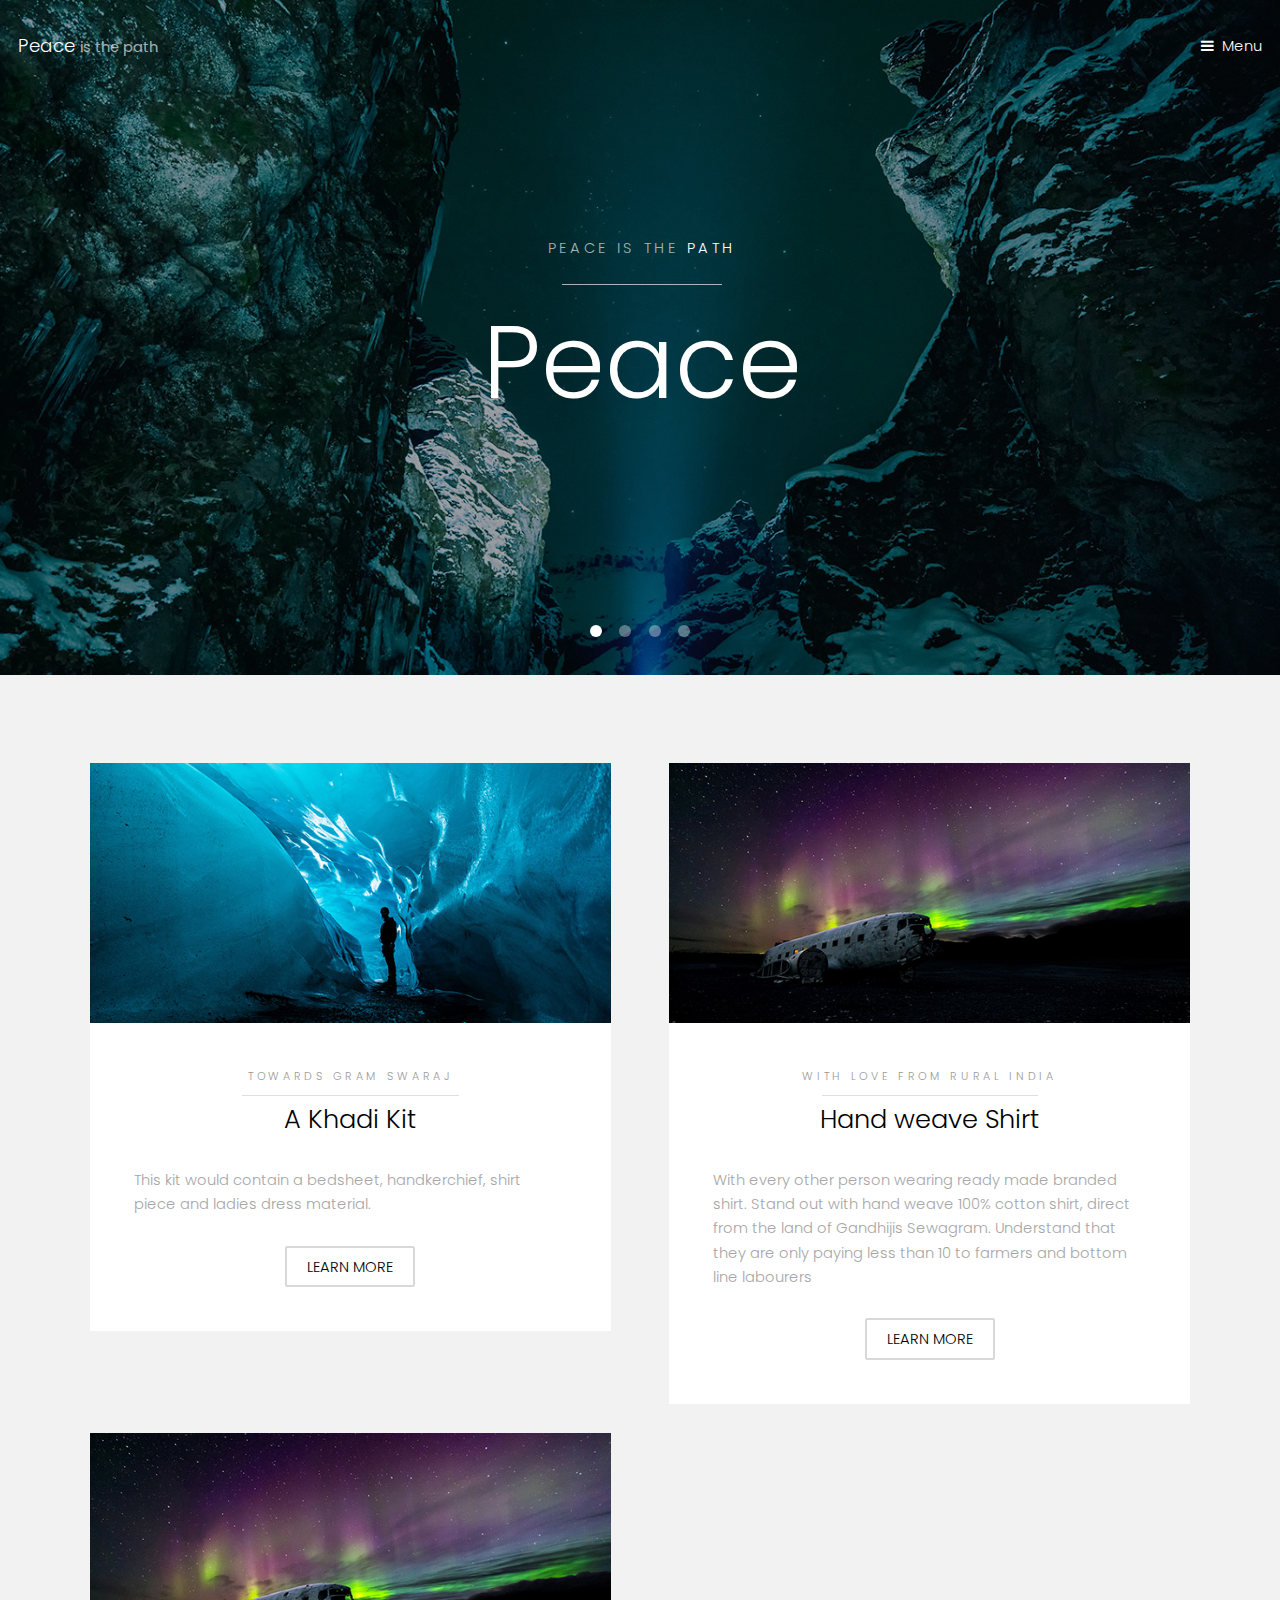
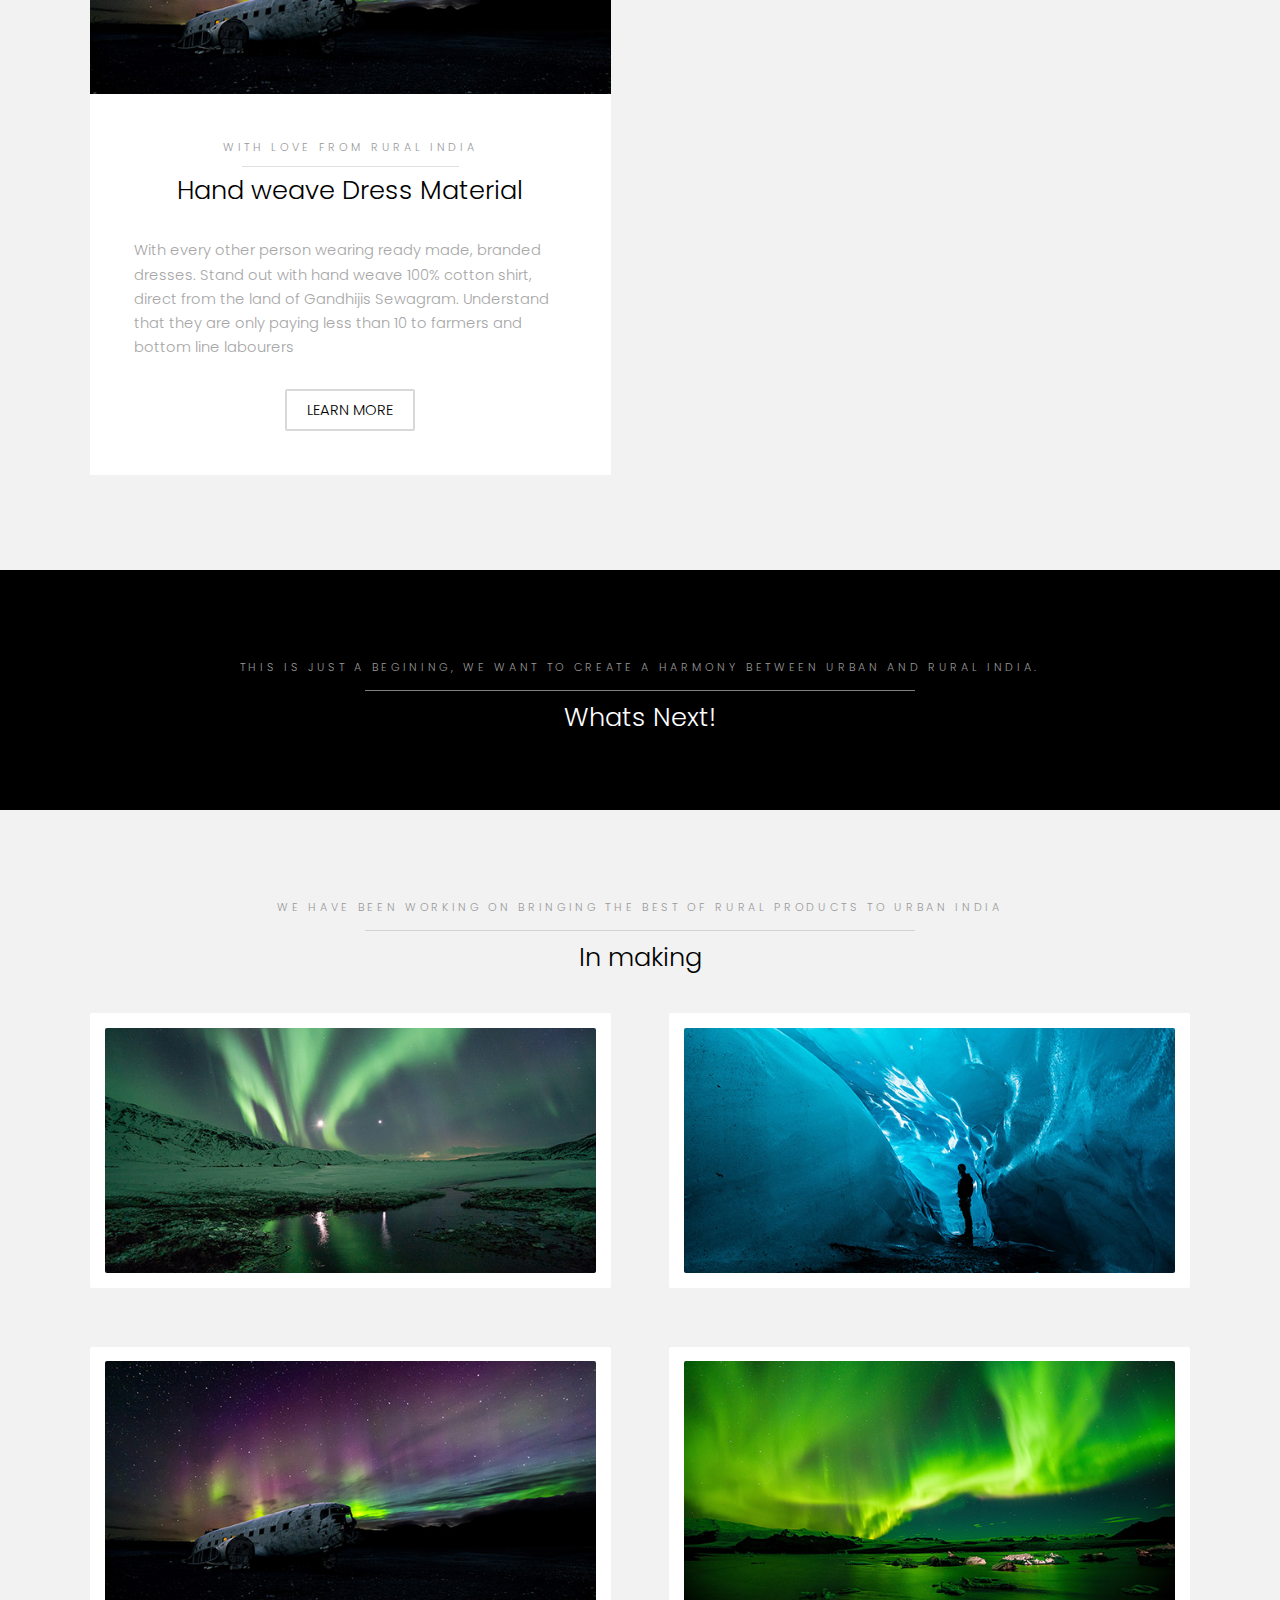
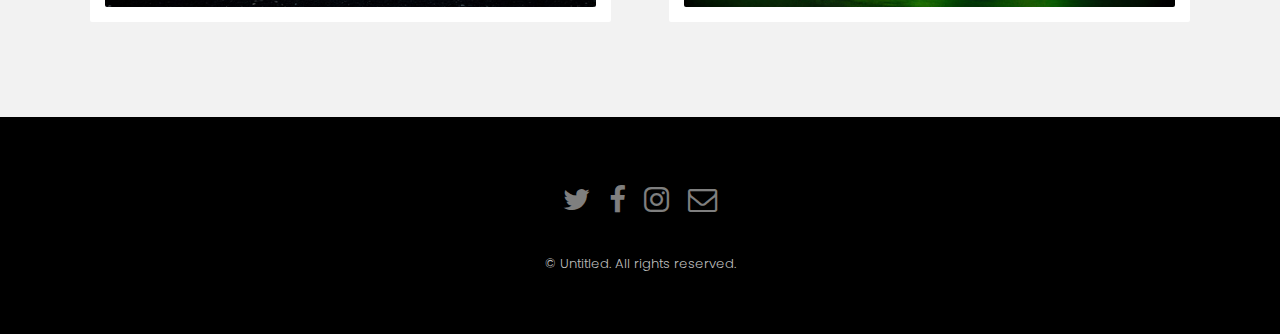
==== commit 3c2deb43: "Update index.html" ====
--- a/index.html
+++ b/index.html
@@ -23,8 +23,8 @@
 			<nav id="menu">
 				<ul class="links">
 					<li><a href="index.html">Home</a></li>
-					<li><a href="generic.html">A Humble Start</a></li>
-					<li><a href="elements.html">Goal</a></li>
+					<li><a href="#one">A Humble Start</a></li>
+					<li><a href="#two">Goal</a></li>
 				</ul>
 			</nav>
 
@@ -81,10 +81,10 @@
 								</div>
 								<div class="content">
 									<header class="align-center">
-										<p>A Khadi Kit</p>
+										<p>Towards Gram Swaraj</p>
 										<h2>A Khadi Kit</h2>
 									</header>
-									<p> Cras aliquet urna ut sapien tincidunt, quis malesuada elit facilisis. Vestibulum sit amet tortor velit. Nam elementum nibh a libero pharetra elementum. Maecenas feugiat ex purus, quis volutpat lacus placerat malesuada.</p>
+									<p>This kit would contain a bedsheet, handkerchief, shirt piece and ladies dress material.</p>
 									<footer class="align-center">
 										<a href="#" class="button alt">Learn More</a>
 									</footer>
@@ -99,10 +99,27 @@
 								</div>
 								<div class="content">
 									<header class="align-center">
-										<p>mattis elementum sapien pretium tellus</p>
-										<h2>Vestibulum sit amet</h2>
+										<p>With love from rural india</p>
+										<h2>Hand weave Shirt</h2>
 									</header>
-									<p> Cras aliquet urna ut sapien tincidunt, quis malesuada elit facilisis. Vestibulum sit amet tortor velit. Nam elementum nibh a libero pharetra elementum. Maecenas feugiat ex purus, quis volutpat lacus placerat malesuada.</p>
+									<p>With every other person wearing ready made branded shirt. Stand out with hand weave 100% cotton shirt, direct from the land of Gandhijis Sewagram. Understand that they are only paying less than 10 to farmers and bottom line labourers</p>
+									<footer class="align-center">
+										<a href="#" class="button alt">Learn More</a>
+									</footer>
+								</div>
+							</div>
+						</div>
+<div>
+							<div class="box">
+								<div class="image fit">
+									<img src="images/pic03.jpg" alt="" />
+								</div>
+								<div class="content">
+									<header class="align-center">
+										<p>With love from rural india</p>
+										<h2>Hand weave Dress Material</h2>
+									</header>
+									<p>With every other person wearing ready made, branded dresses. Stand out with hand weave 100% cotton shirt, direct from the land of Gandhijis Sewagram. Understand that they are only paying less than 10 to farmers and bottom line labourers</p>
 									<footer class="align-center">
 										<a href="#" class="button alt">Learn More</a>
 									</footer>
@@ -118,8 +135,8 @@
 			<section id="two" class="wrapper style3">
 				<div class="inner">
 					<header class="align-center">
-						<p>Nam vel ante sit amet libero scelerisque facilisis eleifend vitae urna</p>
-						<h2>Morbi maximus justo</h2>
+						<p>This is just a begining, we want to create a harmony between urban and rural india. </p>
+						<h2>Whats Next!</h2>
 					</header>
 				</div>
 			</section>
@@ -128,8 +145,8 @@
 			<section id="three" class="wrapper style2">
 				<div class="inner">
 					<header class="align-center">
-						<p class="special">Nam vel ante sit amet libero scelerisque facilisis eleifend vitae urna</p>
-						<h2>Morbi maximus justo</h2>
+						<p class="special">We have been working on bringing the best of rural products to urban india</p>
+						<h2>In making</h2>
 					</header>
 					<div class="gallery">
 						<div>
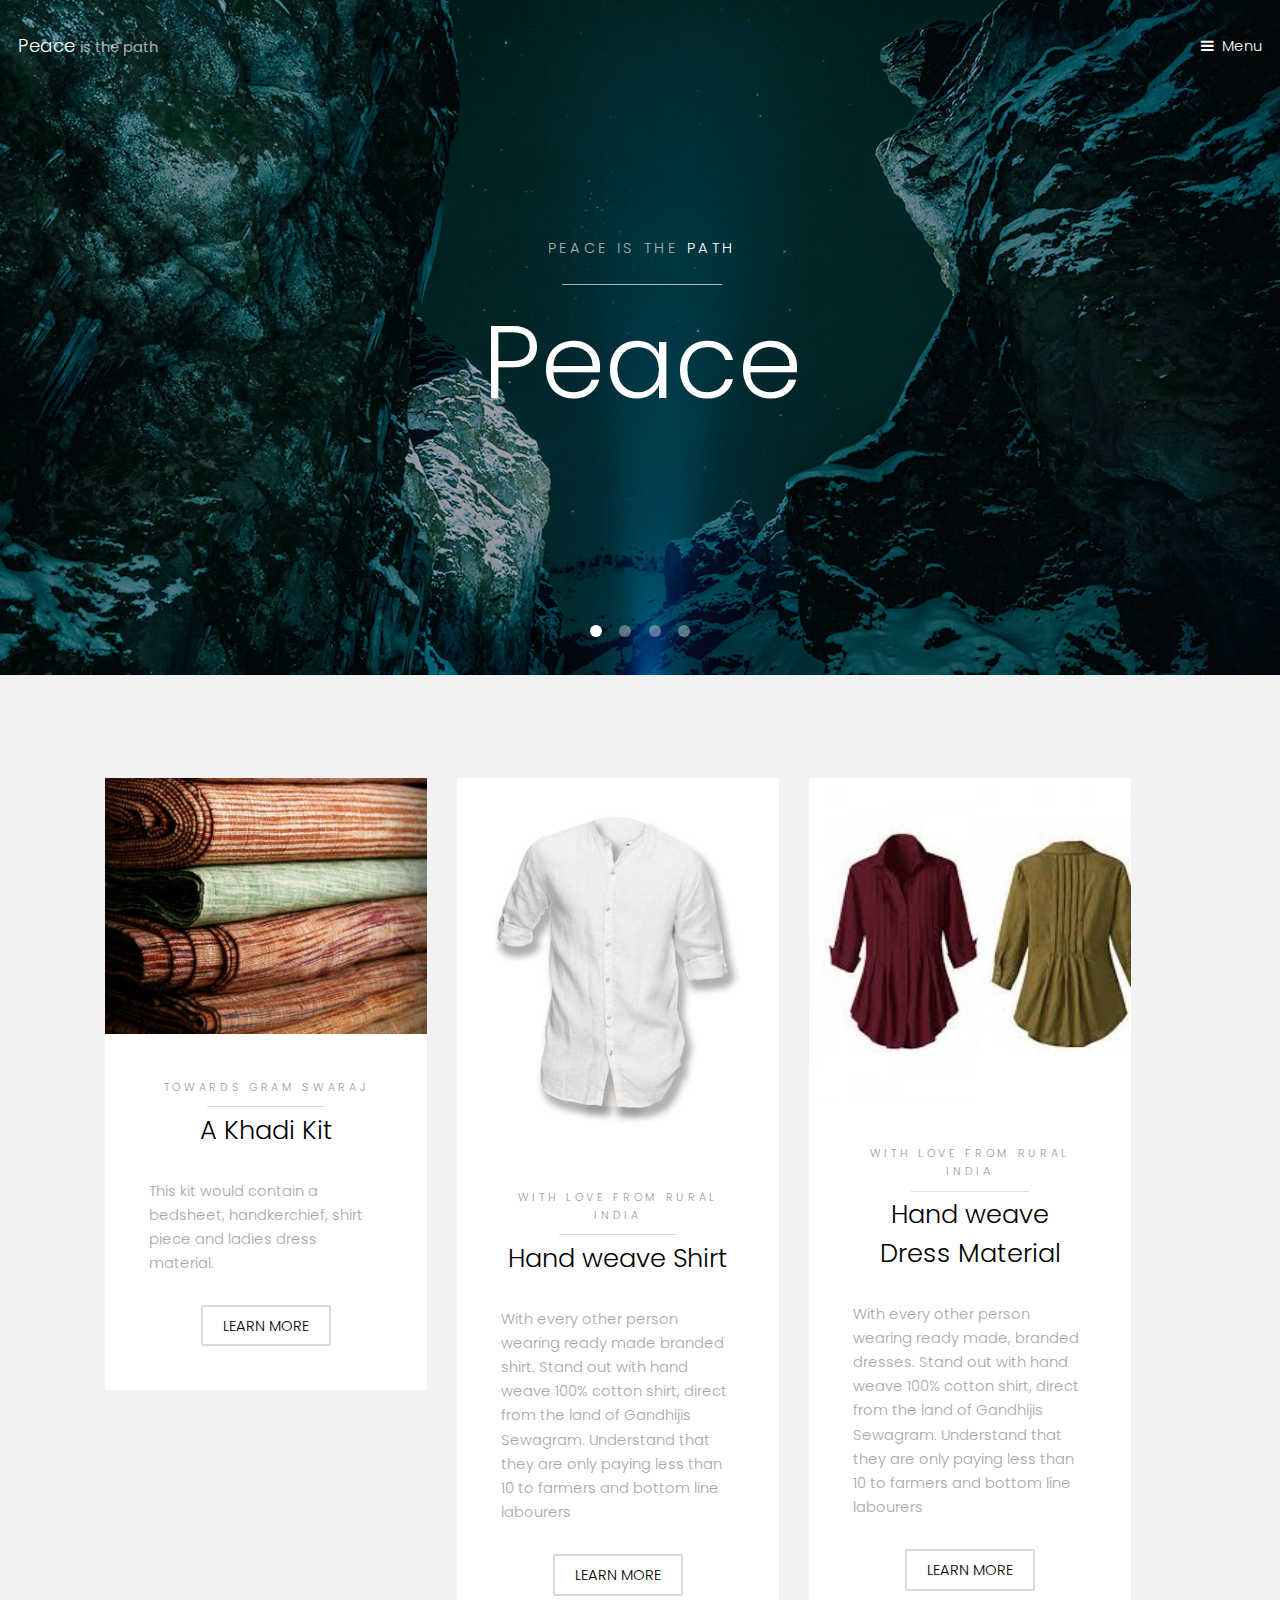
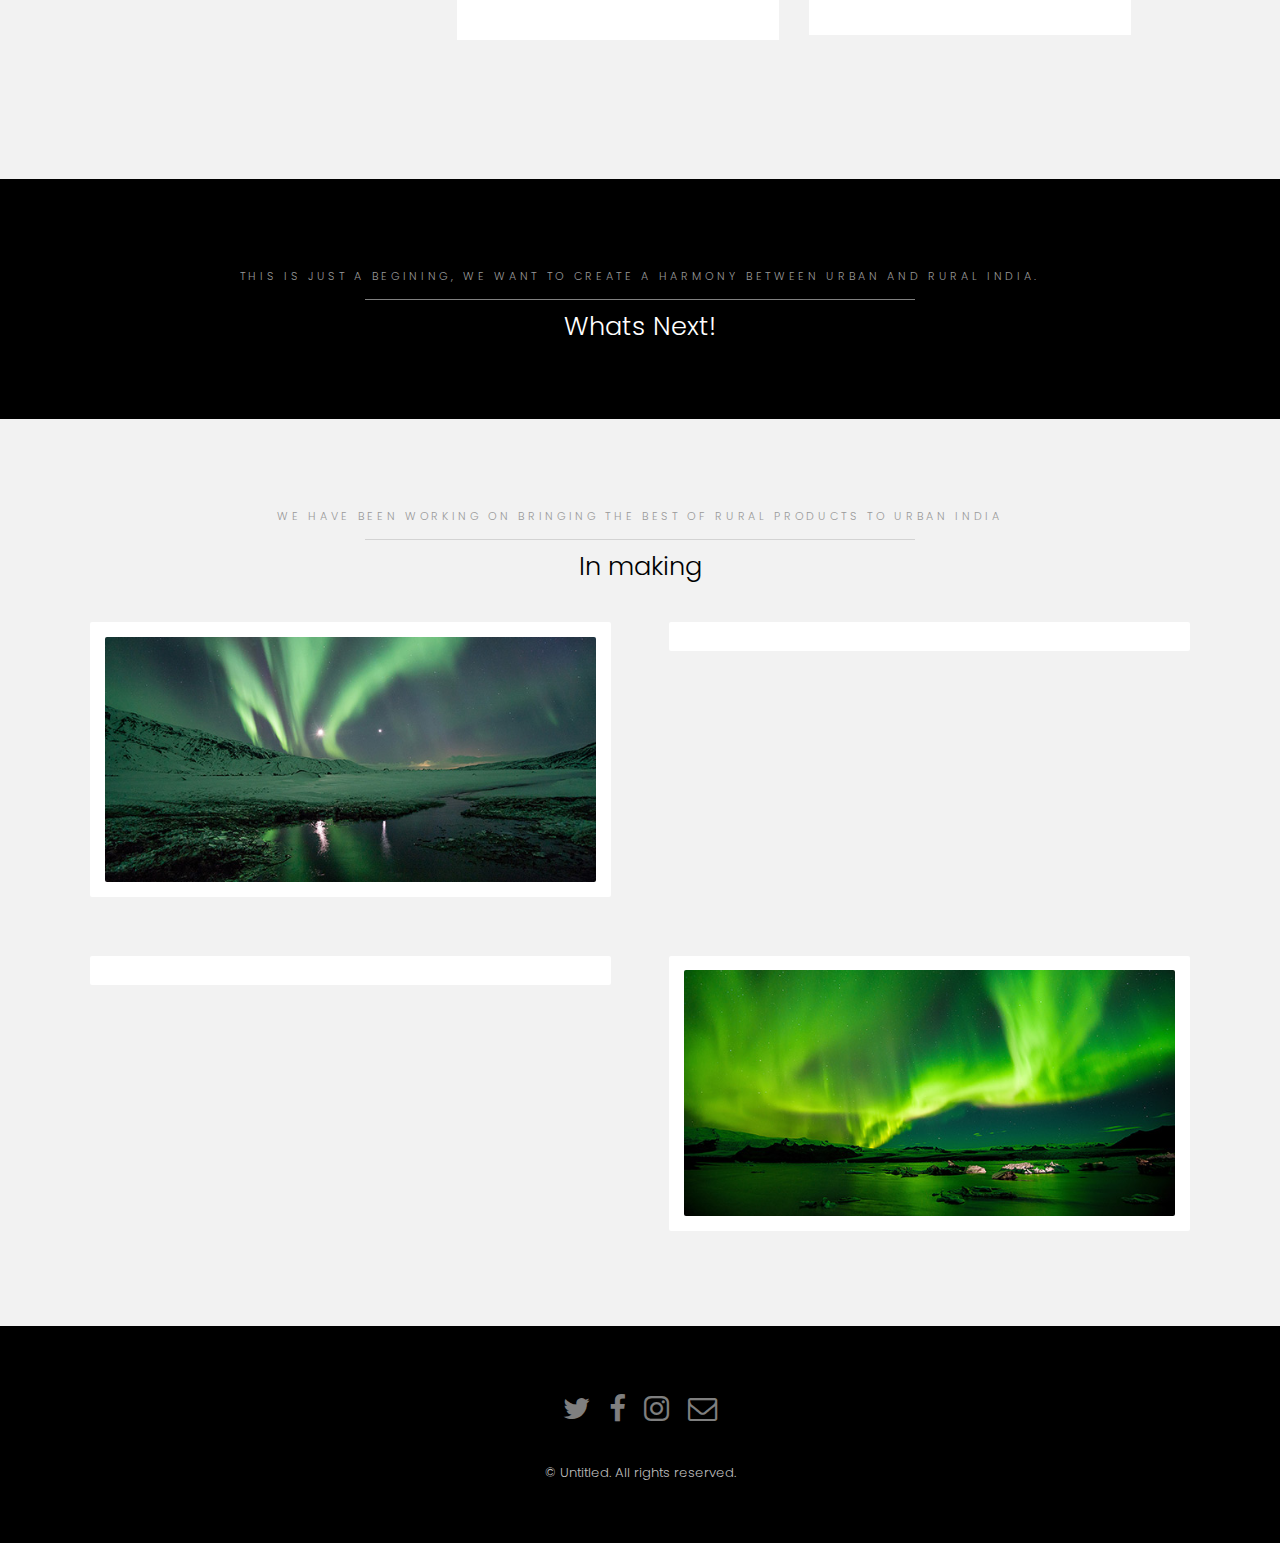
==== commit d0388f56: "Update index.html" ====
--- a/index.html
+++ b/index.html
@@ -53,7 +53,7 @@
 					<div class="inner">
 						<header>
 							<p>Vasudhaviva Kutumbakam</p>
-							<h2>Oppourtuinity</h2>
+							<h2>One World</h2>
 						</header>
 					</div>
 				</article>
@@ -77,7 +77,7 @@
 						<div>
 							<div class="box">
 								<div class="image fit">
-									<img src="images/pic02.jpg" alt="" />
+									<img src="images/khadiKit.jpg" alt="" />
 								</div>
 								<div class="content">
 									<header class="align-center">
@@ -95,7 +95,7 @@
 						<div>
 							<div class="box">
 								<div class="image fit">
-									<img src="images/pic03.jpg" alt="" />
+									<img src="images/shirt.jpg" alt="" />
 								</div>
 								<div class="content">
 									<header class="align-center">
@@ -112,7 +112,7 @@
 <div>
 							<div class="box">
 								<div class="image fit">
-									<img src="images/pic03.jpg" alt="" />
+									<img src="images/dressMaterial.jpeg" alt="" />
 								</div>
 								<div class="content">
 									<header class="align-center">
--- a/assets/css/main.css
+++ b/assets/css/main.css
@@ -3435,11 +3435,12 @@
 		}
 
 		.grid-style > * {
-			padding: 2rem;
-			width: calc(50% + 2rem);
-		}
-
-		.grid-style > :nth-child(-n + 2) {
+			padding: 1rem;
+			width: calc(32%); 
+		}
+		// it was 50% + 2 rem
+
+		/*.grid-style > :nth-child(-n + 2) {
 			padding-top: 0;
 		}
 
@@ -3459,6 +3460,7 @@
 		.grid-style > :nth-child(2n) {
 			width: calc(50% + 0rem);
 		}
+		*/
 
 		.grid-style .box {
 			margin: 0;
@@ -4309,4 +4311,4 @@
 				padding: 3rem 0 1rem 0 ;
 			}
 
-		}+		}
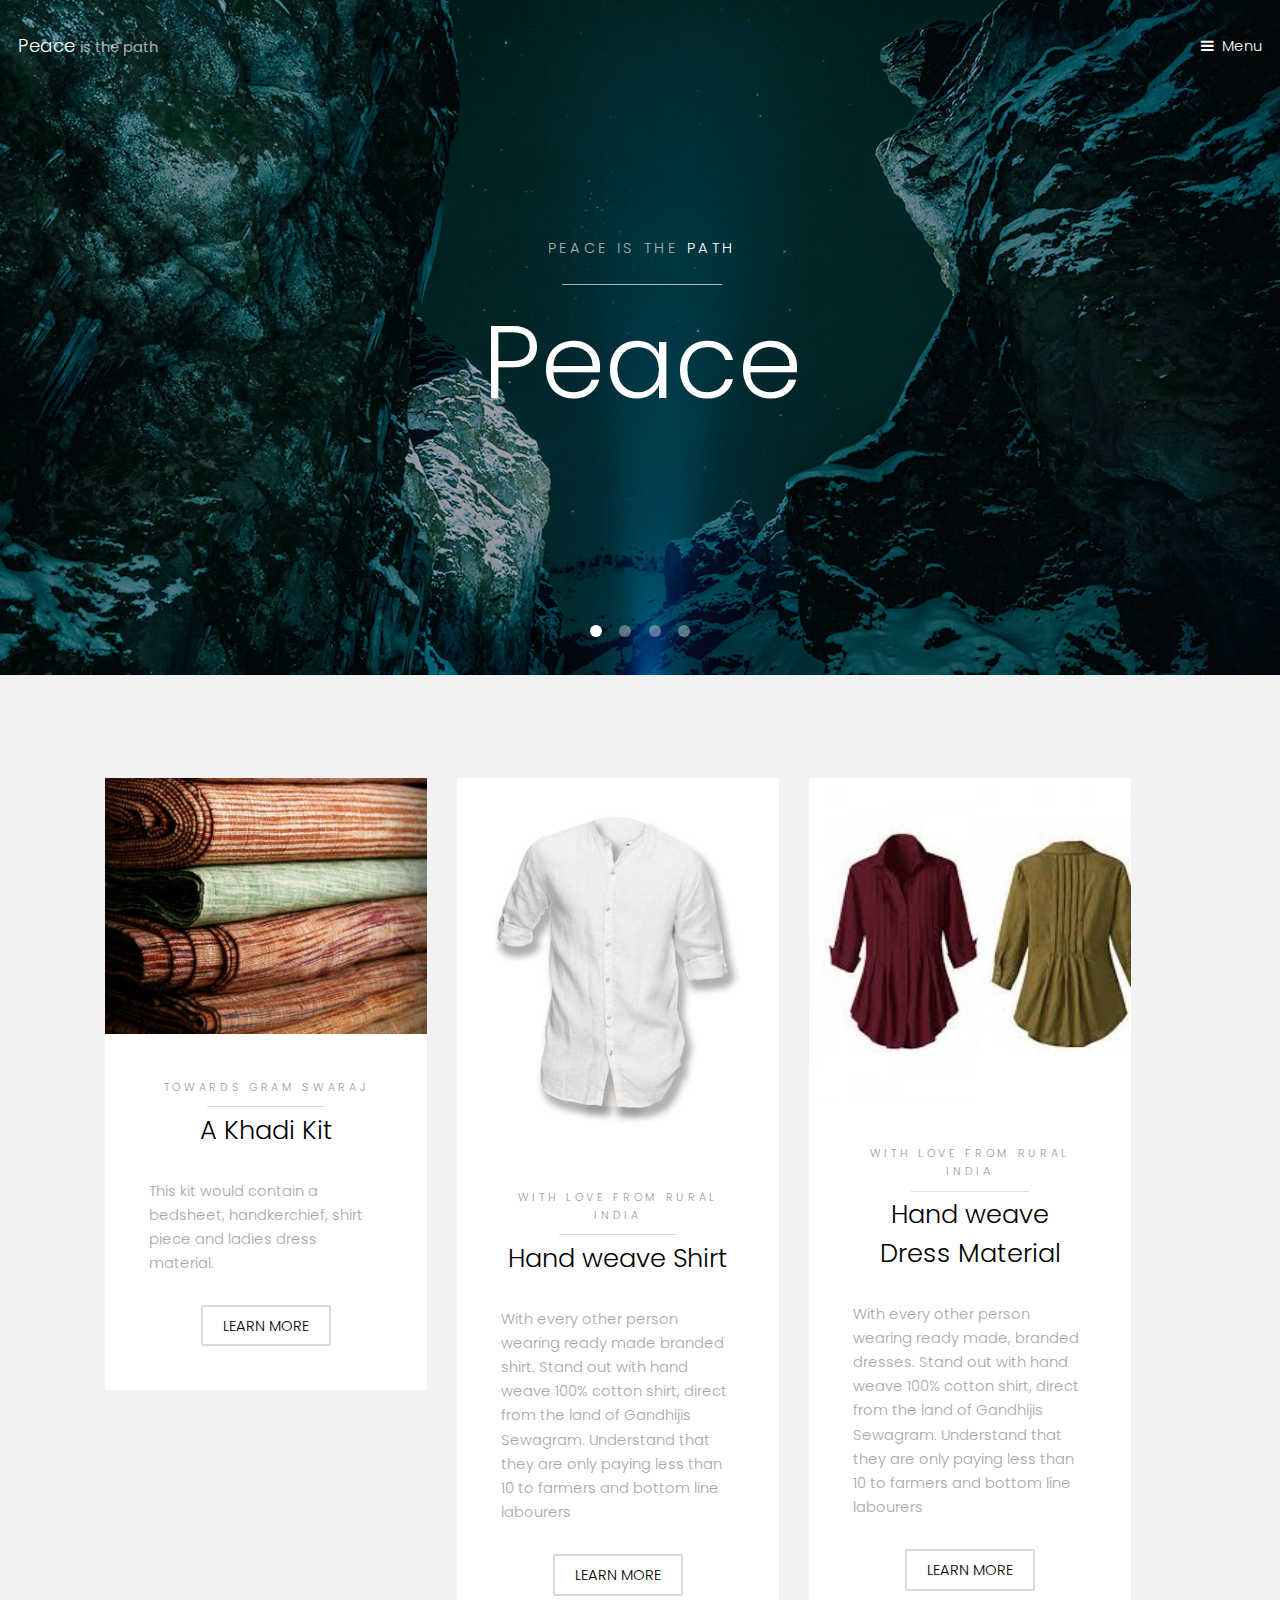
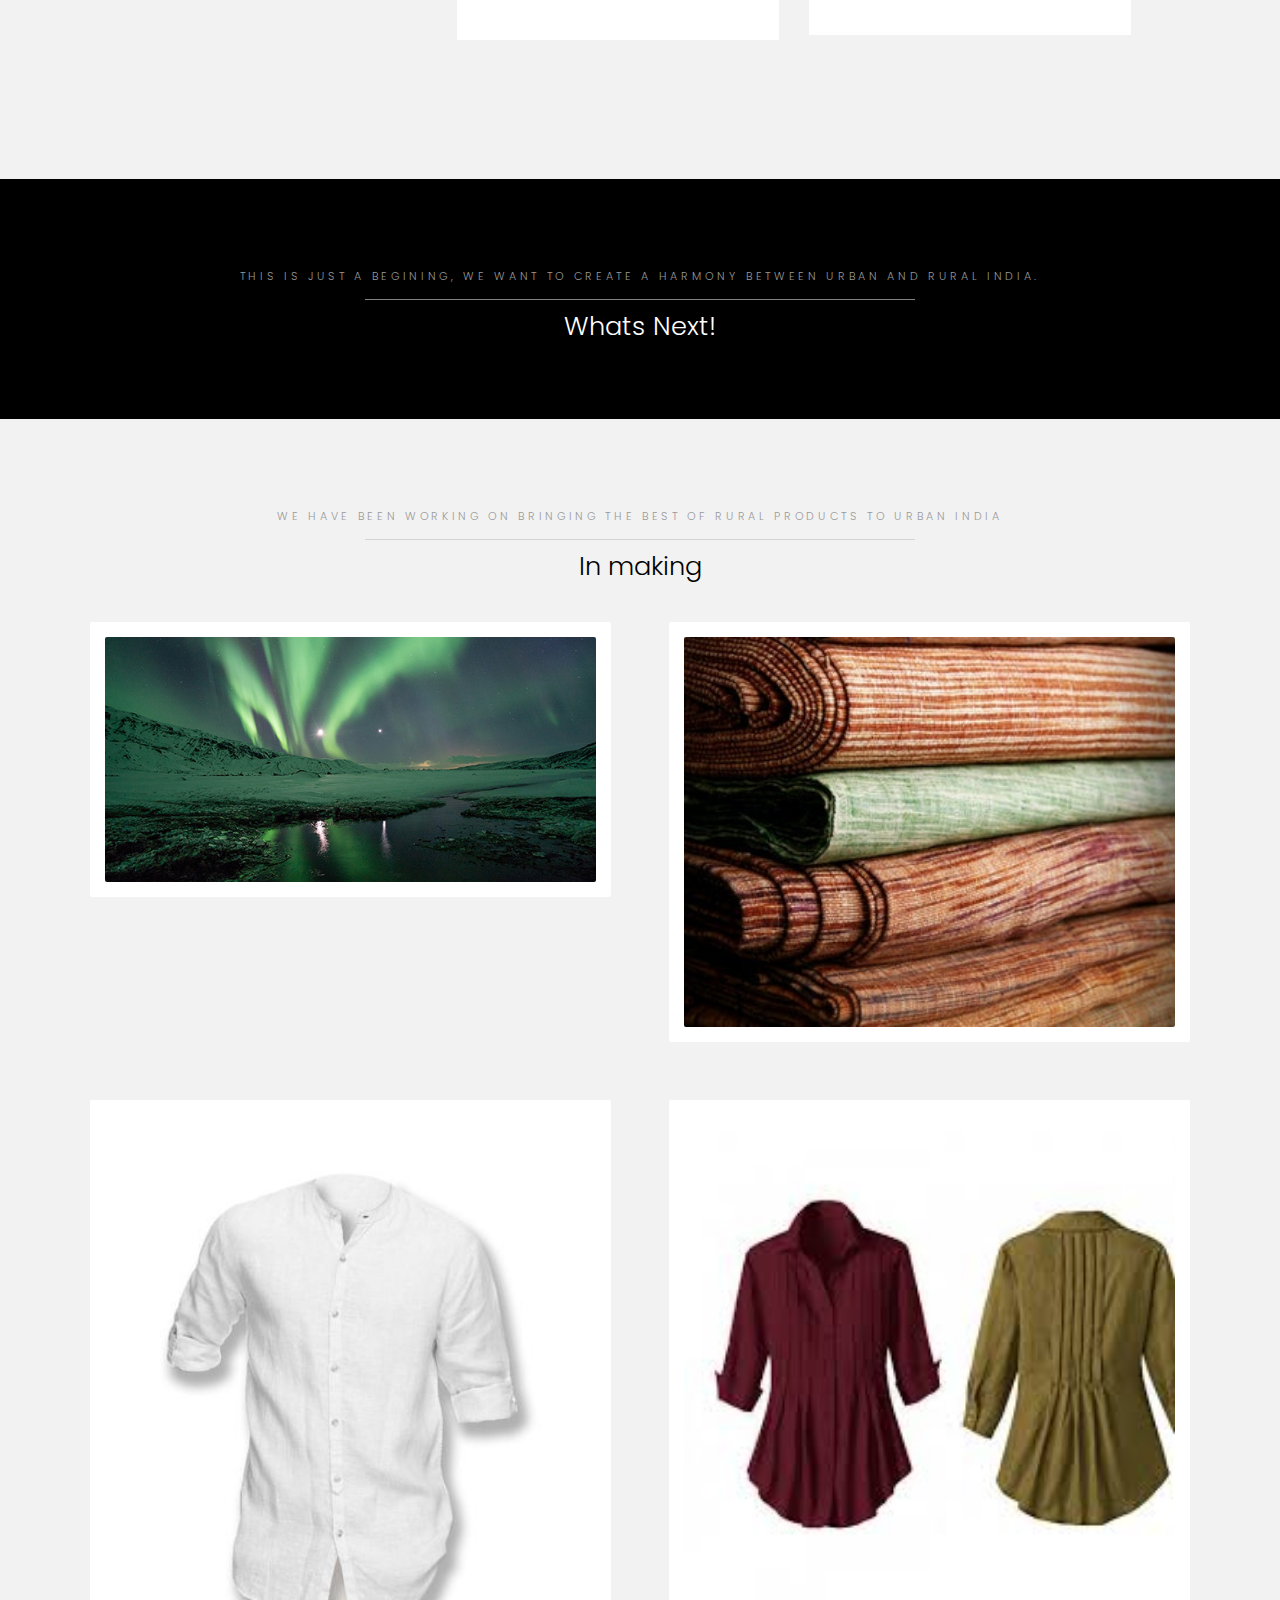
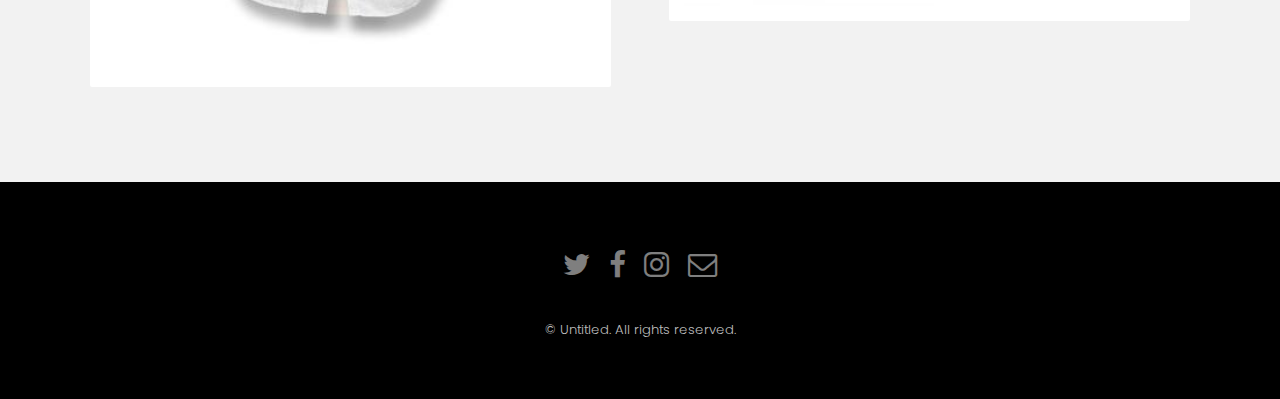
==== commit 9ca27b8f: "Update index.html" ====
--- a/index.html
+++ b/index.html
@@ -156,17 +156,17 @@
 						</div>
 						<div>
 							<div class="image fit">
-								<a href="#"><img src="images/pic02.jpg" alt="" /></a>
-							</div>
-						</div>
-						<div>
-							<div class="image fit">
-								<a href="#"><img src="images/pic03.jpg" alt="" /></a>
-							</div>
-						</div>
-						<div>
-							<div class="image fit">
-								<a href="#"><img src="images/pic04.jpg" alt="" /></a>
+								<a href="#"><img src="images/khadiKit.jpg" alt="" /></a>
+							</div>
+						</div>
+						<div>
+							<div class="image fit">
+								<a href="#"><img src="images/shirt.jpg" alt="" /></a>
+							</div>
+						</div>
+						<div>
+							<div class="image fit">
+								<a href="#"><img src="images/dressMaterial.jpeg" alt="" /></a>
 							</div>
 						</div>
 					</div>
